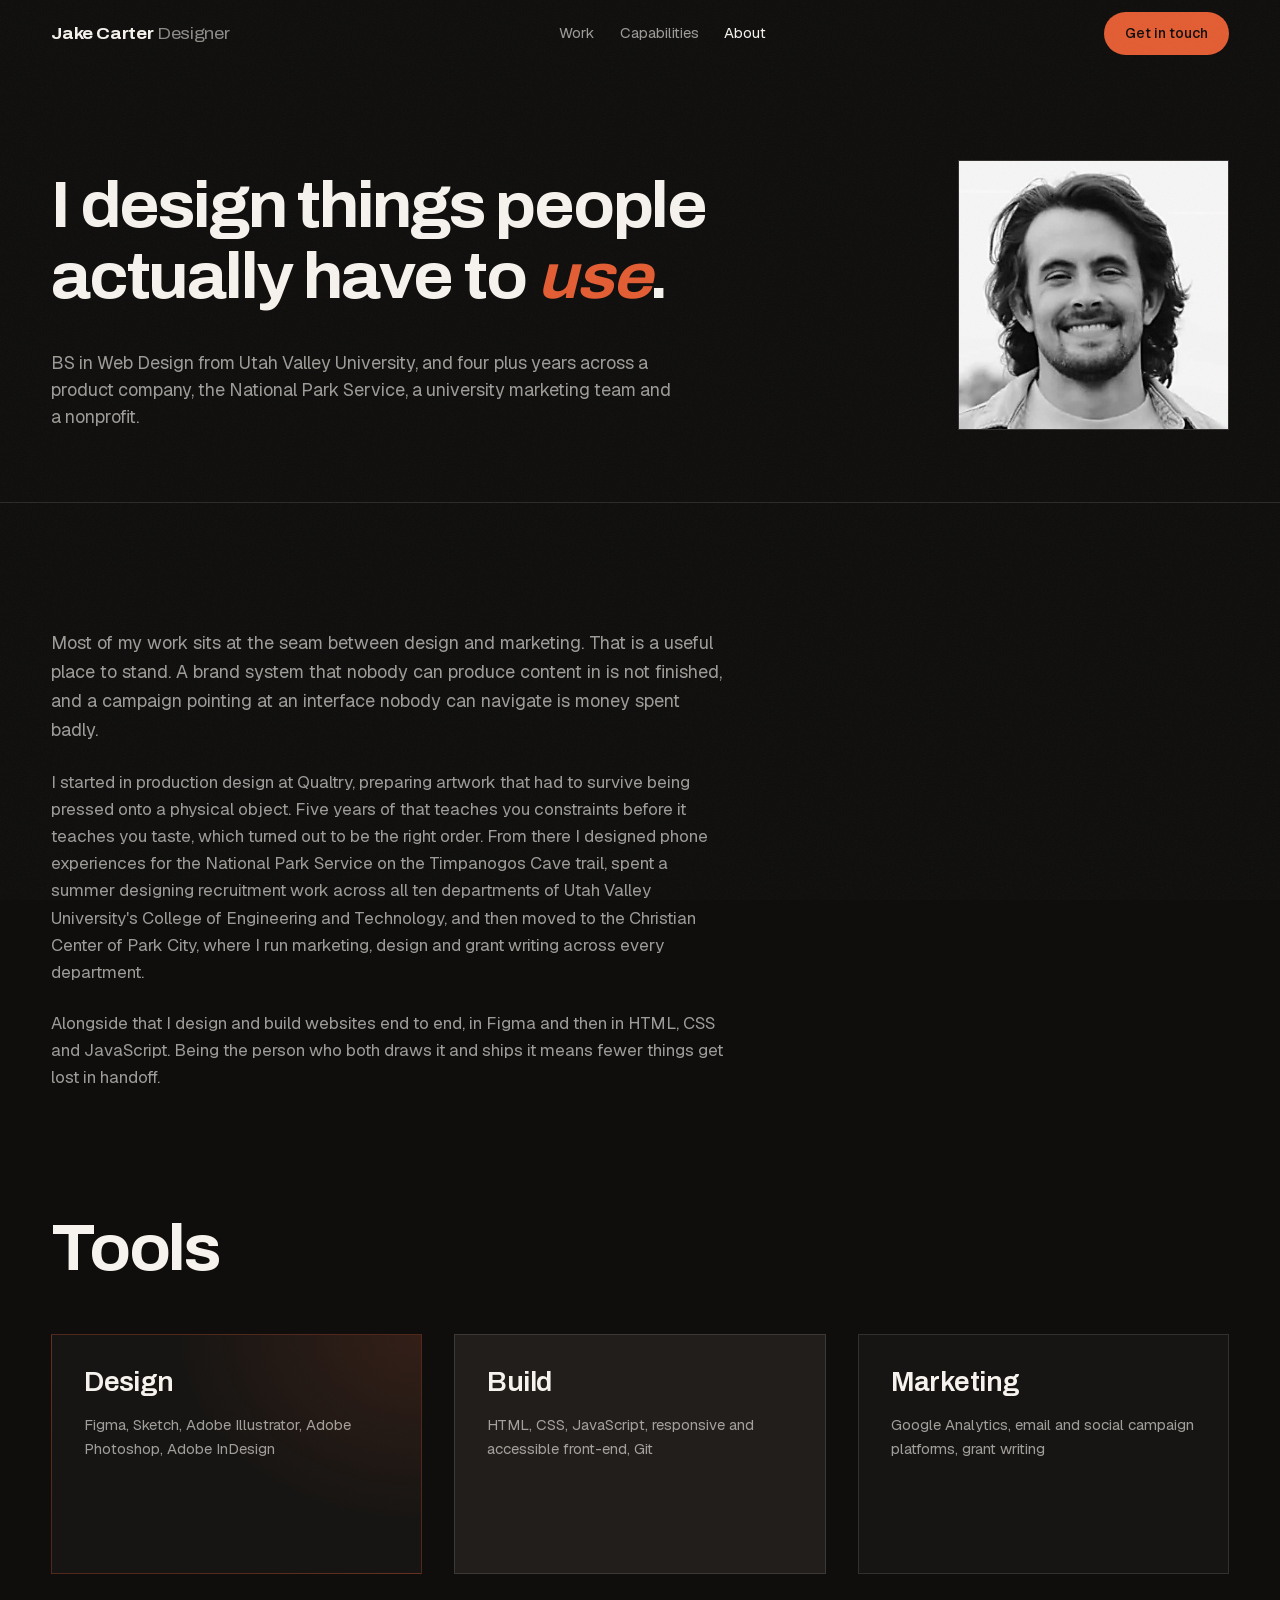
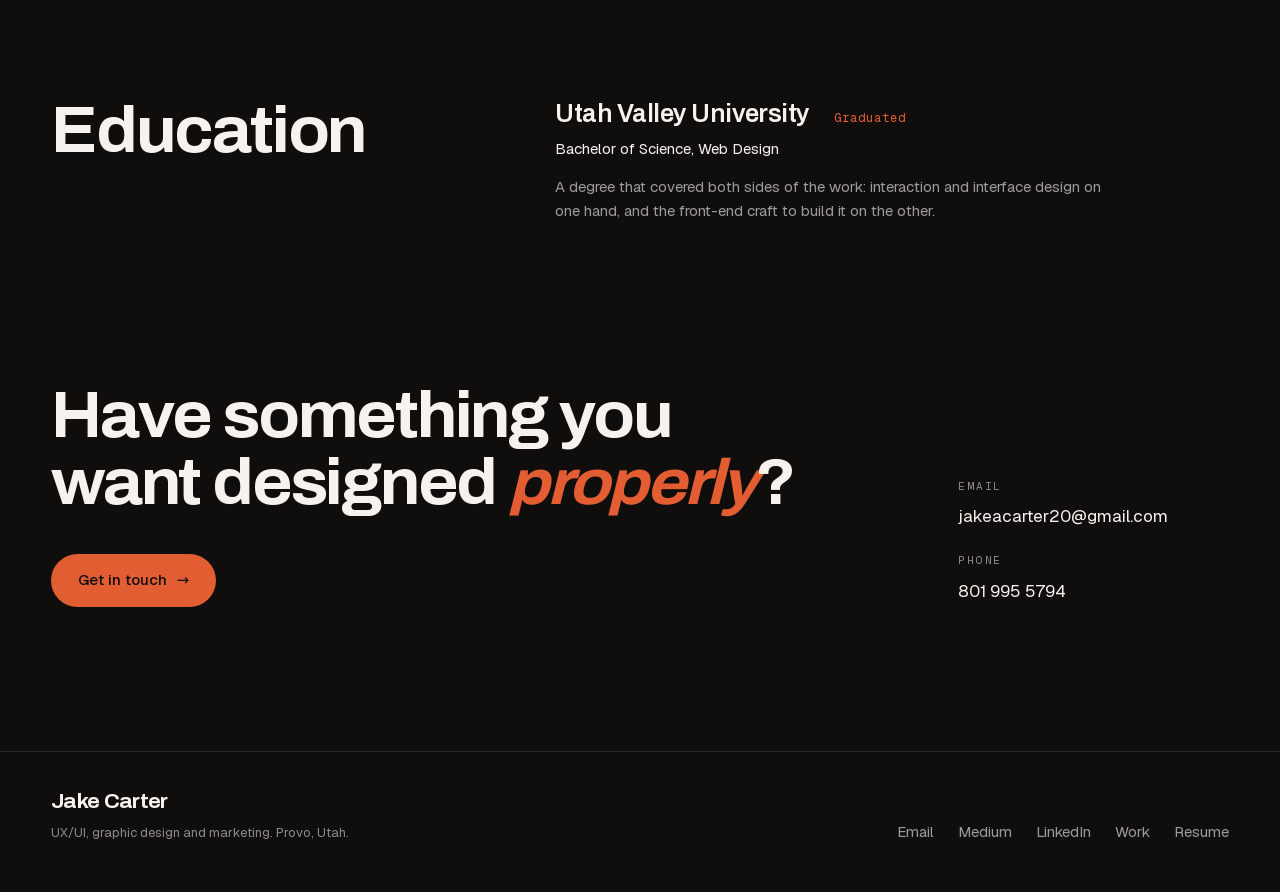
==== about.html @ a9d1401c "Portfolio site: dark editorial redesign Replaces the Wix site at jakescreations.online. Static HTML," ====
<!DOCTYPE html>
<html lang="en">
<head>
<meta charset="UTF-8">
<meta name="viewport" content="width=device-width, initial-scale=1.0">
<title>About - Jake Carter</title>
<meta name="description" content="Jake Carter is a UX/UI and graphic designer in Provo, Utah, with a BS in Web Design and four plus years across product, National Park Service, university and nonprofit work.">
<meta name="theme-color" content="#0f0e0d">
<meta property="og:type" content="profile">
<meta property="og:title" content="About - Jake Carter">
<meta property="og:description" content="UX/UI and graphic designer in Provo, Utah.">
<link rel="icon" href="data:image/svg+xml,<svg xmlns=%22http://www.w3.org/2000/svg%22 viewBox=%220 0 100 100%22><rect width=%22100%22 height=%22100%22 fill=%22%230f0e0d%22/><text x=%2250%22 y=%2270%22 font-family=%22Helvetica,Arial%22 font-weight=%22bold%22 font-size=%2258%22 fill=%22%23e35d33%22 text-anchor=%22middle%22>J</text></svg>">
<link rel="preload" href="assets/fonts/Archivo-latin.woff2" as="font" type="font/woff2" crossorigin>
<link rel="stylesheet" href="css/site.css">
</head>
<body>

<a class="skip-link" href="#main">Skip to main content</a>
<div class="grain" aria-hidden="true"></div>
<div data-nav-sentinel aria-hidden="true" style="position:absolute;top:0;height:1px;width:100%"></div>

<header class="nav" data-stuck="false" data-open="false">
  <div class="nav__inner">
    <a href="index.html" class="nav__brand">Jake Carter <span>Designer</span></a>
    <ul class="nav__links">
      <li><a href="index.html#work">Work</a></li>
      <li><a href="index.html#capabilities">Capabilities</a></li>
      <li><a href="about.html" aria-current="page">About</a></li>
      <li class="nav__links-cta"><a href="index.html#contact" class="btn btn--primary">Get in touch</a></li>
    </ul>
    <a href="index.html#contact" class="btn btn--primary nav__cta">Get in touch</a>
    <button class="nav__toggle" aria-expanded="false" aria-controls="primary-nav">Menu</button>
  </div>
</header>

<main id="main">

  <!-- Intro: portrait-led split, deliberately a different opening
       shape from the homepage hero. -->
  <section class="cs-hero">
    <div class="shell">
      <div class="grid12" style="align-items:end;row-gap:2.5rem">
        <div style="grid-column:1 / 8">
          <h1 class="display d-section">
            <span class="line-mask"><span>I design things people</span></span>
            <span class="line-mask" style="--d:110ms"><span>actually have to <i class="em">use</i>.</span></span>
          </h1>
          <p class="lede reveal" style="--d:340ms;margin-top:1.75rem;max-width:52ch">
            BS in Web Design from Utah Valley University, and four plus years across a
            product company, the National Park Service, a university marketing team
            and a nonprofit.
          </p>
        </div>
        <figure style="grid-column:10 / 13;margin:0" class="reveal">
          <!-- TODO Jake: assets/img/portrait.jpg, 1000x1250 or larger. -->
          <div class="media" style="--ratio:100%">
            <div class="media__slot"><span class="mark">JC</span></div>
            <img src="assets/img/portrait.jpg" alt="Jake Carter" loading="eager">
          </div>
        </figure>
      </div>
    </div>
  </section>

  <!-- Bio: single column of prose, no split header. -->
  <section class="sect" style="border-top:1px solid var(--line)">
    <div class="shell">
      <div class="grid12">
        <div style="grid-column:1 / 8;display:flex;flex-direction:column;gap:1.5rem" class="reveal">
          <p class="body" style="font-size:1.125rem">
            Most of my work sits at the seam between design and marketing. That is a
            useful place to stand. A brand system that nobody can produce content in
            is not finished, and a campaign pointing at an interface nobody can
            navigate is money spent badly.
          </p>
          <p class="body">
            I started in production design at Qualtry, preparing artwork that had to
            survive being pressed onto a physical object. Five years of that teaches
            you constraints before it teaches you taste, which turned out to be the
            right order. From there I designed phone experiences for the National
            Park Service on the Timpanogos Cave trail, spent a summer designing recruitment work
            across all ten departments of Utah Valley University's College of
            Engineering and Technology, and then moved to the
            Christian Center of Park City, where I run marketing, design and grant
            writing across every department.
          </p>
          <p class="body">
            Alongside that I design and build websites end to end, in Figma and then
            in HTML, CSS and JavaScript. Being the person who both draws it and ships
            it means fewer things get lost in handoff.
          </p>
        </div>
      </div>
    </div>
  </section>

  <!-- Tools, grouped into three clusters rather than one long list
       with a rule under every row. -->
  <section class="sect" style="padding-top:0">
    <div class="shell">
      <div class="sect__head reveal">
        <h2 class="display d-section">Tools</h2>
      </div>
      <div class="grid12 bento" data-stagger>
        <article class="cap cap--accent reveal">
          <h3 class="d-sub">Design</h3>
          <p>Figma, Sketch, Adobe Illustrator, Adobe Photoshop, Adobe InDesign</p>
        </article>
        <article class="cap cap--tone reveal">
          <h3 class="d-sub">Build</h3>
          <p>HTML, CSS, JavaScript, responsive and accessible front-end, Git</p>
        </article>
        <article class="cap reveal">
          <h3 class="d-sub">Marketing</h3>
          <p>Google Analytics, email and social campaign platforms, grant writing</p>
        </article>
      </div>
    </div>
  </section>

  <!-- Education: two-column, sticky heading. Same family as the
       homepage experience list, used once each. -->
  <section class="sect" style="padding-top:0">
    <div class="shell">
      <div class="grid12">
        <div class="exp__aside reveal">
          <div><h2 class="display d-section">Education</h2></div>
        </div>
        <div class="exp__list">
          <article class="job reveal" style="padding-top:0">
            <div class="job__top">
              <h3 class="d-sub job__org">Utah Valley University</h3>
              <span class="job__span">Graduated</span>
            </div>
            <p class="job__role">Bachelor of Science, Web Design</p>
            <p class="job__desc">
              A degree that covered both sides of the work: interaction and interface
              design on one hand, and the front-end craft to build it on the other.
            </p>
          </article>
        </div>
      </div>
    </div>
  </section>

  <section class="cta" style="padding-top:0" id="contact">
    <div class="shell">
      <div class="grid12">
        <div class="cta__title reveal">
          <h2 class="display d-section">Have something you want designed <i class="em">properly</i>?</h2>
          <div style="margin-top:2rem">
            <a href="mailto:jakeacarter20@gmail.com" class="btn btn--primary">Get in touch <span class="arrow" aria-hidden="true">&rarr;</span></a>
          </div>
        </div>
        <div class="cta__side reveal" style="--d:120ms">
          <div>
            <p class="label" style="margin-bottom:0.5rem">Email</p>
            <a class="tlink" href="mailto:jakeacarter20@gmail.com">jakeacarter20@gmail.com</a>
          </div>
          <div>
            <p class="label" style="margin-bottom:0.5rem">Phone</p>
            <a class="tlink" href="tel:+18019955794">801 995 5794</a>
          </div>
        </div>
      </div>
    </div>
  </section>

</main>

<footer class="foot">
  <div class="shell">
    <div class="grid12 foot__grid">
      <div class="foot__left">
        <p class="display" style="font-size:1.25rem;font-variation-settings:'wdth' 108">Jake Carter</p>
        <p class="foot__note">UX/UI, graphic design and marketing. Provo, Utah.</p>
      </div>
      <nav class="foot__right" aria-label="Footer">
        <a href="mailto:jakeacarter20@gmail.com">Email</a>
        <a href="https://jakeacarter20.medium.com" target="_blank" rel="noopener">Medium</a>
        <a href="https://www.linkedin.com/in/jake-carter-57657b15a/" target="_blank" rel="noopener">LinkedIn</a>
        <a href="index.html#work">Work</a>
        <a href="assets/files/jake-carter-resume.pdf">Resume</a>
      </nav>
    </div>
  </div>
</footer>

<script src="js/site.js" defer></script>
</body>
</html>
---- css/site.css ----
@import url("../assets/fonts/fonts.css");

/* ============================================================
   TOKENS
   Theme lock: dark only. Accent lock: --accent, page-wide.
   Radius rule: panels/media/inputs = 0. Buttons/pills = 999px.
   ============================================================ */
:root {
  --bg: #0f0e0d;
  --bg-2: #171513;
  --bg-3: #211e1b;
  --line: rgba(246, 242, 237, 0.12);
  --line-strong: rgba(246, 242, 237, 0.22);
  --fg: #f6f2ed;
  --fg-2: rgba(246, 242, 237, 0.62);
  --fg-3: rgba(246, 242, 237, 0.55);
  --accent: #e35d33;
  --accent-soft: rgba(227, 93, 51, 0.14);

  --font-display: "Archivo", "Helvetica Neue", Arial, sans-serif;
  --font-body: "Geist", ui-sans-serif, system-ui, sans-serif;
  --font-mono: "Geist Mono", ui-monospace, "SF Mono", monospace;

  --gutter: clamp(1.25rem, 4vw, 4rem);
  --maxw: 1440px;
  --section-y: clamp(6rem, 14vh, 11rem);
  --ease: cubic-bezier(0.16, 1, 0.3, 1);

  --z-nav: 40;
  --z-overlay: 50;
  --z-grain: 60;
}

*,
*::before,
*::after { box-sizing: border-box; }

html {
  -webkit-text-size-adjust: 100%;
  scroll-behavior: smooth;
}

body {
  margin: 0;
  background: var(--bg);
  color: var(--fg);
  font-family: var(--font-body);
  font-size: clamp(1rem, 0.95rem + 0.2vw, 1.0625rem);
  line-height: 1.6;
  -webkit-font-smoothing: antialiased;
  overflow-x: hidden;
}

img, svg, video { display: block; max-width: 100%; }
a { color: inherit; text-decoration: none; }
button { font: inherit; color: inherit; }

::selection { background: var(--accent); color: var(--bg); }

:focus-visible {
  outline: 2px solid var(--accent);
  outline-offset: 3px;
}

.skip-link {
  position: absolute;
  left: -9999px;
  top: 0;
  z-index: var(--z-overlay);
  background: var(--accent);
  color: var(--bg);
  padding: 0.75rem 1.25rem;
  font-weight: 600;
}
.skip-link:focus { left: 1rem; top: 1rem; }

/* ============================================================
   LAYOUT PRIMITIVES
   ============================================================ */
.shell {
  width: 100%;
  max-width: var(--maxw);
  margin-inline: auto;
  padding-inline: var(--gutter);
}

.grid12 {
  display: grid;
  grid-template-columns: repeat(12, minmax(0, 1fr));
  gap: clamp(1.25rem, 2.5vw, 2.5rem);
}

section { position: relative; }

.rule {
  height: 1px;
  background: var(--line);
  border: 0;
  margin: 0;
}

/* ============================================================
   TYPOGRAPHY
   Display uses Archivo's width axis, not just size, so section
   heads and the hero read as different voices of one family.
   ============================================================ */
.display {
  font-family: var(--font-display);
  font-weight: 700;
  font-variation-settings: "wdth" 112;
  letter-spacing: -0.035em;
  line-height: 0.94;
  text-wrap: balance;
  margin: 0;
}

/* Sized so the two headline lines never wrap inside the copy column.
   Raising this without re-measuring will push the CTAs below the fold. */
.d-hero {
  font-size: clamp(2.25rem, 5.9vw, 5.25rem);
  font-variation-settings: "wdth" 118;
}

.d-section {
  font-size: clamp(2rem, 5vw, 4.25rem);
  font-variation-settings: "wdth" 106;
  line-height: 0.98;
}

.d-sub {
  font-family: var(--font-display);
  font-weight: 600;
  font-variation-settings: "wdth" 100;
  font-size: clamp(1.35rem, 2.2vw, 2rem);
  letter-spacing: -0.02em;
  line-height: 1.1;
  margin: 0;
}

.lede {
  font-size: clamp(1.0625rem, 1.4vw, 1.375rem);
  line-height: 1.5;
  color: var(--fg-2);
  max-width: 46ch;
  margin: 0;
}

.body { color: var(--fg-2); max-width: 62ch; margin: 0; }

.label {
  font-family: var(--font-mono);
  font-size: 0.6875rem;
  letter-spacing: 0.16em;
  text-transform: uppercase;
  color: var(--fg-3);
  margin: 0;
}

.accent { color: var(--accent); }

/* Italic emphasis inside display type: same family, descender safe. */
.em {
  font-style: italic;
  color: var(--accent);
  line-height: 1.1;
  padding-bottom: 0.06em;
  display: inline-block;
}

/* ============================================================
   BUTTONS  (pill radius, locked)
   ============================================================ */
.btn {
  display: inline-flex;
  align-items: center;
  gap: 0.6rem;
  white-space: nowrap;
  border-radius: 999px;
  padding: 0.85rem 1.6rem;
  font-family: var(--font-body);
  font-size: 0.9375rem;
  font-weight: 500;
  border: 1px solid transparent;
  cursor: pointer;
  transition: background 0.35s var(--ease), color 0.35s var(--ease),
    border-color 0.35s var(--ease), transform 0.18s var(--ease);
}

.btn--primary { background: var(--accent); color: var(--bg); }
.btn--primary:hover { background: #f07047; }

.btn--ghost { border-color: var(--line-strong); color: var(--fg); }
.btn--ghost:hover { border-color: var(--fg); background: rgba(246, 242, 237, 0.06); }

.btn:active { transform: scale(0.975); }

.btn .arrow { transition: transform 0.35s var(--ease); }
.btn:hover .arrow { transform: translateX(3px); }

/* Inline text link with an accent underline that draws on hover. */
.tlink {
  position: relative;
  display: inline-block;
  padding-bottom: 2px;
}
.tlink::after {
  content: "";
  position: absolute;
  left: 0;
  bottom: 0;
  width: 100%;
  height: 1px;
  background: var(--accent);
  transform: scaleX(0);
  transform-origin: right;
  transition: transform 0.45s var(--ease);
}
.tlink:hover::after { transform: scaleX(1); transform-origin: left; }

/* ============================================================
   NAV
   ============================================================ */
.nav {
  position: fixed;
  inset: 0 0 auto 0;
  z-index: var(--z-nav);
  height: 68px;
  display: flex;
  align-items: center;
  transition: background 0.4s var(--ease), border-color 0.4s var(--ease);
  border-bottom: 1px solid transparent;
}

.nav[data-stuck="true"] {
  background: rgba(15, 14, 13, 0.82);
  backdrop-filter: blur(14px);
  -webkit-backdrop-filter: blur(14px);
  border-bottom-color: var(--line);
}

.nav__inner {
  width: 100%;
  max-width: var(--maxw);
  margin-inline: auto;
  padding-inline: var(--gutter);
  display: flex;
  align-items: center;
  justify-content: space-between;
  gap: 1.5rem;
}

.nav__brand {
  font-family: var(--font-display);
  font-weight: 700;
  font-variation-settings: "wdth" 108;
  letter-spacing: -0.02em;
  font-size: 1.0625rem;
}
.nav__brand span { color: var(--fg-3); font-weight: 400; }

.nav__links {
  display: flex;
  align-items: center;
  gap: clamp(1rem, 2vw, 2rem);
  list-style: none;
  margin: 0;
  padding: 0;
  font-size: 0.9375rem;
}
.nav__links a { color: var(--fg-2); transition: color 0.3s var(--ease); }
.nav__links a:hover,
.nav__links a[aria-current="page"] { color: var(--fg); }

.nav__cta { margin-left: 0.5rem; padding: 0.6rem 1.25rem; font-size: 0.875rem; }

/* The header CTA is hidden under 860px, so the drawer carries its own
   copy of it. Same label, so it stays one CTA to the reader. */
.nav__links-cta { display: none; }
/* Outranks `.nav__links a`, which would otherwise tint this grey on orange. */
.nav__links-cta a.btn--primary { color: var(--bg); }

.nav__toggle {
  display: none;
  background: none;
  border: 1px solid var(--line-strong);
  border-radius: 999px;
  padding: 0.5rem 1rem;
  font-size: 0.8125rem;
  cursor: pointer;
}

@media (max-width: 860px) {
  .nav__links, .nav__cta { display: none; }
  .nav__toggle { display: inline-flex; }

  .nav[data-open="true"] { background: var(--bg); border-bottom-color: var(--line); }
  .nav[data-open="true"] .nav__links {
    display: flex;
    position: fixed;
    inset: 68px 0 auto 0;
    flex-direction: column;
    align-items: flex-start;
    gap: 0;
    background: var(--bg);
    border-bottom: 1px solid var(--line);
    padding: 0.5rem var(--gutter) 1.75rem;
  }
  .nav[data-open="true"] .nav__links li { width: 100%; }
  .nav[data-open="true"] .nav__links a {
    display: block;
    width: 100%;
    padding: 1rem 0;
    font-family: var(--font-display);
    font-size: 1.5rem;
    font-variation-settings: "wdth" 104;
    font-weight: 600;
    letter-spacing: -0.02em;
    color: var(--fg);
    border-top: 1px solid var(--line);
  }

  .nav[data-open="true"] .nav__links-cta { display: block; margin-top: 1.5rem; }
  .nav[data-open="true"] .nav__links-cta a {
    display: inline-flex;
    width: auto;
    border-top: 0;
    color: var(--bg);
    font-family: var(--font-body);
    font-size: 0.9375rem;
    font-weight: 500;
    font-variation-settings: normal;
    letter-spacing: normal;
    padding: 0.85rem 1.6rem;
  }
}

/* ============================================================
   HERO  - asymmetric split, fits one viewport
   ============================================================ */
.hero {
  min-height: 100dvh;
  display: flex;
  align-items: center;
  padding-top: 6rem;
  padding-bottom: clamp(2rem, 5vh, 4rem);
  overflow: hidden;
}

.hero__grid { width: 100%; align-items: end; }

.hero__copy { grid-column: 1 / 10; }
.hero__figure { grid-column: 10 / 13; align-self: end; }

.hero__title { margin-bottom: clamp(1.25rem, 3vh, 2rem); }

.hero__lede { margin-bottom: clamp(1.5rem, 3.5vh, 2.25rem); }

.hero__actions { display: flex; flex-wrap: wrap; gap: 0.75rem; }

@media (max-width: 1024px) {
  .hero__copy { grid-column: 1 / 13; }
  .hero__figure { grid-column: 1 / 13; margin-top: 2.5rem; max-width: 340px; }
}

/* ============================================================
   MEDIA  - real images when present, designed empty state when not
   ============================================================ */
.media {
  position: relative;
  width: 100%;
  overflow: hidden;
  background: var(--bg-2);
  border: 1px solid var(--line);
}
.media::before {
  content: "";
  display: block;
  padding-top: var(--ratio, 125%);
}
.media > img {
  position: absolute;
  inset: 0;
  width: 100%;
  height: 100%;
  object-fit: cover;
  transition: transform 0.9s var(--ease);
}

.media__slot {
  position: absolute;
  inset: 0;
  display: grid;
  place-content: center;
  gap: 0.5rem;
  text-align: center;
  padding: 1.5rem;
  background:
    radial-gradient(120% 90% at 20% 0%, var(--accent-soft), transparent 62%),
    var(--bg-2);
}
.media__slot .mark {
  font-family: var(--font-display);
  font-weight: 700;
  font-variation-settings: "wdth" 118;
  font-size: clamp(2.5rem, 6vw, 4.5rem);
  line-height: 1;
  letter-spacing: -0.04em;
  color: rgba(246, 242, 237, 0.14);
}
/* When a real image loads, the slot behind it is simply covered. */

/* ============================================================
   META STRIP
   ============================================================ */
.meta {
  border-top: 1px solid var(--line);
  border-bottom: 1px solid var(--line);
  padding-block: clamp(2rem, 5vh, 3.25rem);
}
.meta__grid { row-gap: 2rem; }
.meta__item { grid-column: span 4; }
.meta__item dt { margin-bottom: 0.6rem; }
.meta__item dd { margin: 0; font-size: 1.0625rem; }
.meta__item dd + dd { margin-top: 0.25rem; color: var(--fg-2); }

@media (max-width: 720px) {
  .meta__item { grid-column: span 12; }
}

/* ============================================================
   SECTION HEADS
   ============================================================ */
.sect { padding-block: var(--section-y); }
.sect__head { margin-bottom: clamp(2.5rem, 6vh, 4.5rem); }
.sect__head .body { margin-top: 1.25rem; }

/* ============================================================
   WORK GRID - asymmetric spans, varied ratios. Not a zigzag.
   ============================================================ */
.work { row-gap: clamp(3rem, 7vh, 6rem); }

/* Column spans are set per card so the grid stays asymmetric and each
   image gets a ratio close to its own aspect, rather than being cropped
   to fit a uniform card. */
.project { grid-column: span 6; display: block; }
.project--s5 { grid-column: span 5; }
.project--s6 { grid-column: span 6; }
.project--s7 { grid-column: span 7; }
.project--s12 { grid-column: span 12; }

.project:hover .media > img { transform: scale(1.045); }

.project__meta {
  display: flex;
  align-items: baseline;
  justify-content: space-between;
  gap: 1rem;
  margin-top: 1.25rem;
  padding-bottom: 0.9rem;
  border-bottom: 1px solid var(--line);
  transition: border-color 0.45s var(--ease);
}
.project:hover .project__meta { border-bottom-color: var(--accent); }

.project__title { font-size: clamp(1.25rem, 2vw, 1.75rem); }
.project__year { font-family: var(--font-mono); font-size: 0.75rem; color: var(--fg-3); }
.project__desc { margin-top: 0.9rem; color: var(--fg-2); font-size: 0.9375rem; max-width: 48ch; }

.project__tags { display: flex; flex-wrap: wrap; gap: 0.4rem; margin-top: 1rem; }
.tag {
  border: 1px solid var(--line);
  border-radius: 999px;
  padding: 0.3rem 0.75rem;
  font-family: var(--font-mono);
  font-size: 0.6875rem;
  letter-spacing: 0.08em;
  text-transform: uppercase;
  color: var(--fg-3);
}

@media (max-width: 900px) {
  .project,
  .project--s5,
  .project--s6,
  .project--s7,
  .project--s12 { grid-column: span 12; margin-top: 0 !important; }
}

/* ============================================================
   CAPABILITIES BENTO - exact cell count, mixed backgrounds
   ============================================================ */
.bento { row-gap: clamp(1.25rem, 2.5vw, 2.5rem); }

.cap {
  grid-column: span 4;
  border: 1px solid var(--line);
  background: var(--bg-2);
  padding: clamp(1.5rem, 2.5vw, 2.25rem);
  display: flex;
  flex-direction: column;
  gap: 0.9rem;
  min-height: 15rem;
  transition: border-color 0.45s var(--ease), background 0.45s var(--ease);
}
.cap:hover { border-color: var(--line-strong); }
.cap p { margin: 0; color: var(--fg-2); font-size: 0.9375rem; }
.cap h3 { margin: 0; }

.cap--wide { grid-column: span 8; }
.cap--5 { grid-column: span 5; }
.cap--3 { grid-column: span 3; }
.cap--accent {
  background:
    radial-gradient(110% 130% at 100% 0%, var(--accent-soft), transparent 60%),
    var(--bg-2);
  border-color: rgba(227, 93, 51, 0.28);
}
.cap--tone { background: var(--bg-3); }

@media (max-width: 900px) {
  .cap, .cap--wide, .cap--5, .cap--3 { grid-column: span 12; min-height: 0; }
}

/* ============================================================
   EXPERIENCE - sticky heading column, sparse dividers
   ============================================================ */
.exp__aside { grid-column: span 4; }
.exp__list { grid-column: 6 / 13; }

@media (min-width: 901px) {
  .exp__aside > div { position: sticky; top: 7rem; }
}

.job { padding-block: clamp(1.75rem, 4vh, 2.75rem); }
.job + .job { border-top: 1px solid var(--line); }
.job__top { display: flex; flex-wrap: wrap; align-items: baseline; gap: 0.75rem 1.5rem; }
.job__org { font-size: clamp(1.25rem, 2vw, 1.625rem); }
.job__span { font-family: var(--font-mono); font-size: 0.75rem; color: var(--accent); letter-spacing: 0.08em; }
.job__role { margin: 0.5rem 0 0; color: var(--fg); font-size: 0.9375rem; }
.job__desc { margin: 0.9rem 0 0; color: var(--fg-2); font-size: 0.9375rem; max-width: 56ch; }

@media (max-width: 900px) {
  .exp__aside, .exp__list { grid-column: span 12; }
  .exp__aside { margin-bottom: 2rem; }
}

/* ============================================================
   QUOTE
   ============================================================ */
.quote {
  border-top: 1px solid var(--line);
  border-bottom: 1px solid var(--line);
  padding-block: clamp(4rem, 10vh, 7rem);
}
.quote blockquote {
  margin: 0;
  grid-column: 1 / 10;
  font-family: var(--font-display);
  font-weight: 600;
  font-variation-settings: "wdth" 102;
  font-size: clamp(1.5rem, 3.4vw, 2.75rem);
  line-height: 1.15;
  letter-spacing: -0.025em;
  text-wrap: balance;
}
.quote figcaption { grid-column: 1 / 10; margin-top: 2rem; color: var(--fg-2); font-size: 0.9375rem; }
.quote figcaption b { color: var(--fg); font-weight: 500; }

@media (max-width: 900px) {
  .quote blockquote, .quote figcaption { grid-column: span 12; }
}

/* ============================================================
   CONTACT / CTA
   ============================================================ */
.cta { padding-block: clamp(6rem, 16vh, 12rem); }
.cta__title { grid-column: 1 / 10; }
.cta__side { grid-column: 10 / 13; display: flex; flex-direction: column; gap: 1.25rem; justify-content: flex-end; }
.cta__side a { font-size: 1.0625rem; }

@media (max-width: 900px) {
  .cta__title, .cta__side { grid-column: span 12; }
  .cta__side { margin-top: 2.5rem; }
}

/* ============================================================
   FOOTER
   ============================================================ */
.foot {
  border-top: 1px solid var(--line);
  padding-block: 2.5rem 3rem;
}
.foot__grid { align-items: end; row-gap: 2rem; }
.foot__left { grid-column: span 6; }
.foot__right { grid-column: span 6; display: flex; gap: 1.5rem; justify-content: flex-end; flex-wrap: wrap; }
.foot__right a { color: var(--fg-2); font-size: 0.9375rem; transition: color 0.3s var(--ease); }
.foot__right a:hover { color: var(--fg); }
.foot__note { color: var(--fg-3); font-size: 0.8125rem; margin: 0.75rem 0 0; }

@media (max-width: 720px) {
  .foot__left, .foot__right { grid-column: span 12; }
  .foot__right { justify-content: flex-start; }
}

/* ============================================================
   CASE STUDY PAGE
   ============================================================ */
.cs-hero { padding-top: 10rem; padding-bottom: clamp(3rem, 8vh, 5rem); }
.cs-hero__title { grid-column: 1 / 11; }
.cs-hero__lede { grid-column: 1 / 8; margin-top: 1.75rem; }

.cs-facts { border-top: 1px solid var(--line); padding-block: 2rem; }
.cs-facts__item { grid-column: span 3; }
.cs-facts__item dt { margin-bottom: 0.5rem; }
.cs-facts__item dd { margin: 0; font-size: 0.9375rem; }

.cs-block { padding-block: clamp(3rem, 7vh, 5.5rem); }
.cs-block__head { grid-column: 1 / 5; }
.cs-block__body { grid-column: 6 / 12; display: flex; flex-direction: column; gap: 1.25rem; }
.cs-block__body p { margin: 0; color: var(--fg-2); }

.cs-figure { grid-column: span 12; }
.cs-figure--half { grid-column: span 6; }
/* For tall, low-resolution screen grabs. Keeps the rendered width at or
   below the source width so a phone screen is never upscaled. */
.cs-figure--narrow { grid-column: span 3; }
.cs-caption { margin: 0.9rem 0 0; font-size: 0.875rem; color: var(--fg-3); }

.cs-next { border-top: 1px solid var(--line); padding-block: clamp(3rem, 8vh, 5rem); }

@media (max-width: 900px) {
  .cs-hero__title, .cs-hero__lede,
  .cs-block__head, .cs-block__body,
  .cs-figure--half { grid-column: span 12; }
  .cs-figure--narrow { grid-column: span 6; }
  .cs-facts__item { grid-column: span 6; }
}

/* ============================================================
   GRAIN - fixed overlay only, never on a scrolling container
   ============================================================ */
.grain {
  position: fixed;
  inset: 0;
  z-index: var(--z-grain);
  pointer-events: none;
  opacity: 0.035;
  background-image: url("data:image/svg+xml,%3Csvg xmlns='http://www.w3.org/2000/svg' width='160' height='160'%3E%3Cfilter id='n'%3E%3CfeTurbulence type='fractalNoise' baseFrequency='0.8' numOctaves='3'/%3E%3C/filter%3E%3Crect width='160' height='160' filter='url(%23n)'/%3E%3C/svg%3E");
}

/* ============================================================
   MOTION
   ============================================================ */
@media (prefers-reduced-motion: no-preference) {
  .reveal {
    opacity: 0;
    transform: translateY(26px);
    transition: opacity 0.85s var(--ease), transform 0.85s var(--ease);
    transition-delay: var(--d, 0ms);
  }
  .reveal.is-in { opacity: 1; transform: none; }

  .line-mask { display: block; overflow: hidden; padding-bottom: 0.08em; }
  .line-mask > span {
    display: block;
    transform: translateY(105%);
    transition: transform 1.05s var(--ease);
    transition-delay: var(--d, 0ms);
  }
  .is-loaded .line-mask > span { transform: none; }
}

@media (prefers-reduced-motion: reduce) {
  html { scroll-behavior: auto; }
  * { animation: none !important; transition: none !important; }
}
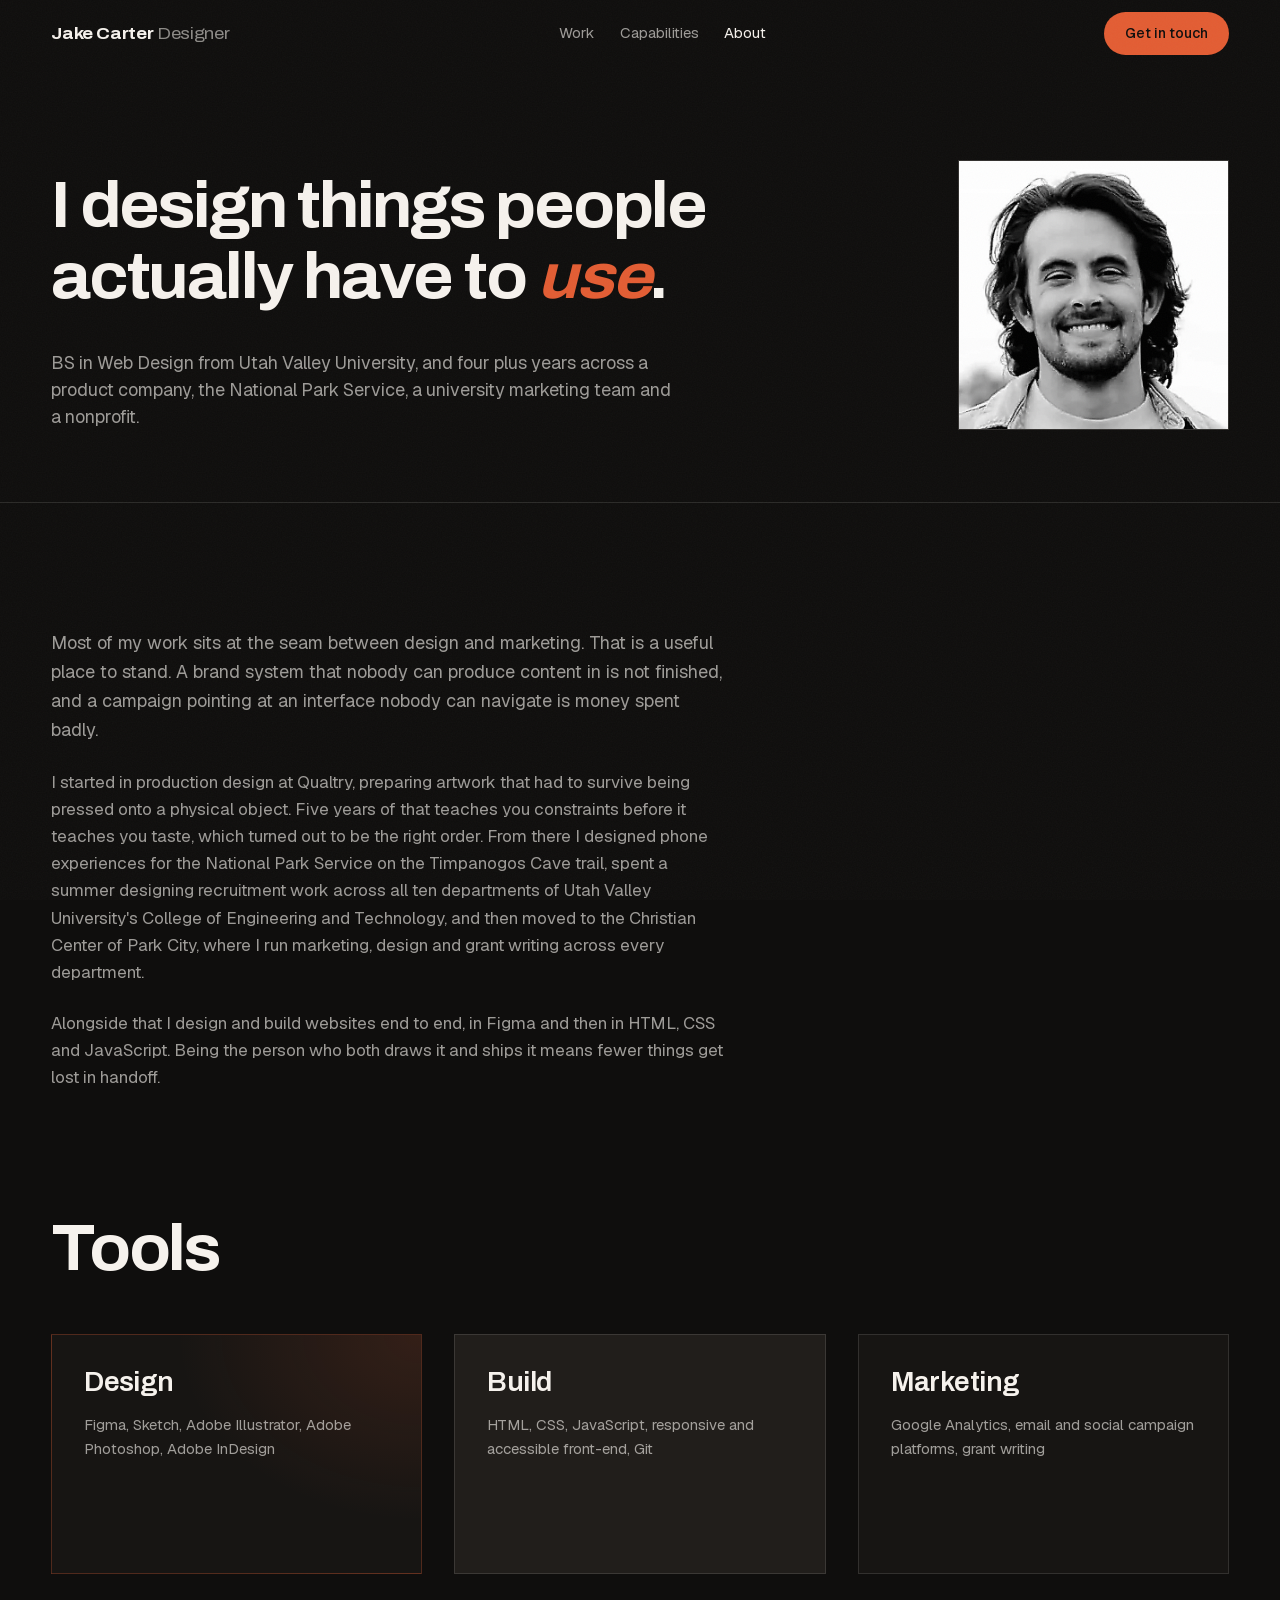
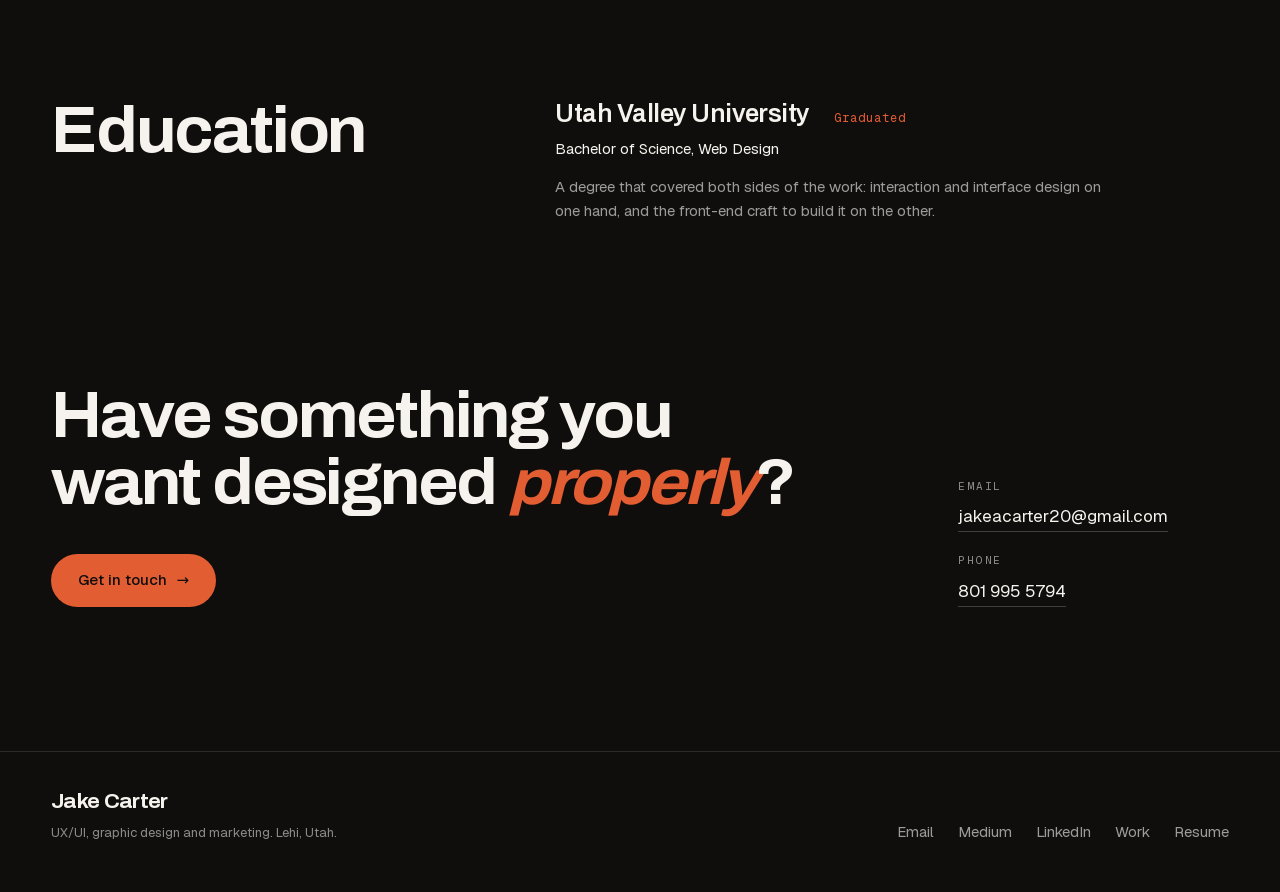
==== commit 7411ebc6: "Correct location to Lehi, Utah The site was also contradicting itself: index and about said Provo wh" ====
--- a/about.html
+++ b/about.html
@@ -4,11 +4,15 @@
 <meta charset="UTF-8">
 <meta name="viewport" content="width=device-width, initial-scale=1.0">
 <title>About - Jake Carter</title>
-<meta name="description" content="Jake Carter is a UX/UI and graphic designer in Provo, Utah, with a BS in Web Design and four plus years across product, National Park Service, university and nonprofit work.">
+<meta name="description" content="Jake Carter is a UX/UI and graphic designer in Lehi, Utah, with a BS in Web Design and four plus years across product, National Park Service, university and nonprofit work.">
 <meta name="theme-color" content="#0f0e0d">
+<link rel="canonical" href="https://jakeacarter20.github.io/jake-carter-portfolio/about.html">
+<meta property="og:url" content="https://jakeacarter20.github.io/jake-carter-portfolio/about.html">
 <meta property="og:type" content="profile">
 <meta property="og:title" content="About - Jake Carter">
-<meta property="og:description" content="UX/UI and graphic designer in Provo, Utah.">
+<meta property="og:description" content="UX/UI and graphic designer in Lehi, Utah.">
+<meta property="og:image" content="https://jakeacarter20.github.io/jake-carter-portfolio/assets/img/og-card.jpg">
+<meta name="twitter:card" content="summary_large_image">
 <link rel="icon" href="data:image/svg+xml,<svg xmlns=%22http://www.w3.org/2000/svg%22 viewBox=%220 0 100 100%22><rect width=%22100%22 height=%22100%22 fill=%22%230f0e0d%22/><text x=%2250%22 y=%2270%22 font-family=%22Helvetica,Arial%22 font-weight=%22bold%22 font-size=%2258%22 fill=%22%23e35d33%22 text-anchor=%22middle%22>J</text></svg>">
 <link rel="preload" href="assets/fonts/Archivo-latin.woff2" as="font" type="font/woff2" crossorigin>
 <link rel="stylesheet" href="css/site.css">
@@ -173,7 +177,7 @@
     <div class="grid12 foot__grid">
       <div class="foot__left">
         <p class="display" style="font-size:1.25rem;font-variation-settings:'wdth' 108">Jake Carter</p>
-        <p class="foot__note">UX/UI, graphic design and marketing. Provo, Utah.</p>
+        <p class="foot__note">UX/UI, graphic design and marketing. Lehi, Utah.</p>
       </div>
       <nav class="foot__right" aria-label="Footer">
         <a href="mailto:jakeacarter20@gmail.com">Email</a>
--- a/css/site.css
+++ b/css/site.css
@@ -197,11 +197,23 @@
 .btn .arrow { transition: transform 0.35s var(--ease); }
 .btn:hover .arrow { transform: translateX(3px); }
 
-/* Inline text link with an accent underline that draws on hover. */
+/* Inline text link. Colour plus a resting underline carry the affordance, so
+   the link is identifiable without hovering; the accent line then draws over
+   the resting rule on hover. Weight stays at body regular by choice. */
 .tlink {
   position: relative;
   display: inline-block;
   padding-bottom: 2px;
+  color: var(--fg);
+}
+.tlink::before {
+  content: "";
+  position: absolute;
+  left: 0;
+  bottom: 0;
+  width: 100%;
+  height: 1px;
+  background: var(--line-strong);
 }
 .tlink::after {
   content: "";
@@ -435,38 +447,134 @@
 .sect__head .body { margin-top: 1.25rem; }
 
 /* ============================================================
-   WORK GRID - asymmetric spans, varied ratios. Not a zigzag.
-   ============================================================ */
-.work { row-gap: clamp(3rem, 7vh, 6rem); }
-
-/* Column spans are set per card so the grid stays asymmetric and each
-   image gets a ratio close to its own aspect, rather than being cropped
-   to fit a uniform card. */
-.project { grid-column: span 6; display: block; }
-.project--s5 { grid-column: span 5; }
-.project--s6 { grid-column: span 6; }
-.project--s7 { grid-column: span 7; }
-.project--s12 { grid-column: span 12; }
-
-.project:hover .media > img { transform: scale(1.045); }
-
-.project__meta {
+   SELECTED WORK  - every project on the page, with a floating
+   jump strip so a reader can skip straight to one
+   ============================================================ */
+.work-head__title { margin: 0 0 clamp(1rem, 2.5vh, 1.5rem); }
+
+/* Sticks under the fixed 68px header. Sits below --z-nav so the header
+   drawer still covers it when the mobile menu is open. */
+.wnav-bar {
+  position: sticky;
+  top: 68px;
+  z-index: 30;
+  background: rgba(15, 14, 13, 0.86);
+  backdrop-filter: blur(14px);
+  -webkit-backdrop-filter: blur(14px);
+  border-block: 1px solid var(--line);
+  padding-block: 0.85rem;
+  margin-bottom: clamp(2.5rem, 6vh, 4.5rem);
+}
+
+.wnav {
   display: flex;
-  align-items: baseline;
-  justify-content: space-between;
-  gap: 1rem;
-  margin-top: 1.25rem;
-  padding-bottom: 0.9rem;
-  border-bottom: 1px solid var(--line);
-  transition: border-color 0.45s var(--ease);
-}
-.project:hover .project__meta { border-bottom-color: var(--accent); }
-
-.project__title { font-size: clamp(1.25rem, 2vw, 1.75rem); }
-.project__year { font-family: var(--font-mono); font-size: 0.75rem; color: var(--fg-3); }
-.project__desc { margin-top: 0.9rem; color: var(--fg-2); font-size: 0.9375rem; max-width: 48ch; }
-
-.project__tags { display: flex; flex-wrap: wrap; gap: 0.4rem; margin-top: 1rem; }
+  gap: clamp(0.75rem, 2vw, 1.75rem);
+  overflow-x: auto;
+  scrollbar-width: none;
+  /* The strip scrolls once the links outrun the row. Fade the trailing
+     edge so there is a visible cue that more sits past it. */
+  -webkit-mask-image: linear-gradient(to right, #000 90%, transparent 100%);
+  mask-image: linear-gradient(to right, #000 90%, transparent 100%);
+}
+.wnav::-webkit-scrollbar { display: none; }
+
+.wnav__link {
+  flex: none;
+  position: relative;
+  padding: 0.25rem 0;
+  font-size: 0.9375rem;
+  color: var(--fg-3);
+  white-space: nowrap;
+  transition: color 0.3s var(--ease);
+}
+.wnav__link::after {
+  content: "";
+  position: absolute;
+  left: 0;
+  bottom: -0.3rem;
+  width: 100%;
+  height: 1px;
+  background: var(--accent);
+  transform: scaleX(0);
+  transform-origin: left;
+  transition: transform 0.35s var(--ease);
+}
+.wnav__link:hover { color: var(--fg); }
+.wnav__link[aria-current="true"] { color: var(--fg); }
+.wnav__link[aria-current="true"]::after { transform: scaleX(1); }
+
+.wstack { display: flex; flex-direction: column; gap: clamp(4rem, 11vh, 8rem); }
+
+.wpanel {
+  display: grid;
+  grid-template-columns: 1fr 1fr;
+  gap: clamp(1.5rem, 4vw, 3.5rem);
+  align-items: center;
+  /* Clears the fixed header plus the sticky strip when jumped to. */
+  scroll-margin-top: 140px;
+}
+
+.wpanel__media {
+  background: var(--bg-2);
+  aspect-ratio: 4 / 3;
+  overflow: hidden;
+}
+.wpanel__media img {
+  width: 100%;
+  height: 100%;
+  object-fit: cover;
+  transition: transform 0.9s var(--ease);
+}
+.wpanel:hover .wpanel__media img { transform: scale(1.03); }
+
+.wpanel__body { display: flex; flex-direction: column; align-items: flex-start; gap: 1.1rem; }
+
+.wpanel__meta {
+  font-family: var(--font-mono);
+  font-size: 0.6875rem;
+  letter-spacing: 0.14em;
+  text-transform: uppercase;
+  color: var(--fg-3);
+  margin: 0;
+}
+
+.wpanel__title {
+  font-size: clamp(1.9rem, 3.6vw, 3rem);
+  font-variation-settings: "wdth" 104;
+  margin: 0;
+}
+
+.wpanel__desc { color: var(--fg-2); margin: 0; max-width: 46ch; }
+
+.wpanel__points {
+  list-style: none;
+  margin: 0;
+  padding: 0;
+  display: flex;
+  flex-direction: column;
+  gap: 0.6rem;
+  max-width: 46ch;
+}
+.wpanel__points li {
+  position: relative;
+  padding-left: 1.1rem;
+  color: var(--fg-2);
+  font-size: 0.9375rem;
+  line-height: 1.5;
+}
+.wpanel__points li::before {
+  content: "";
+  position: absolute;
+  left: 0;
+  top: 0.6em;
+  width: 5px;
+  height: 1px;
+  background: var(--accent);
+}
+
+.wpanel__cta { margin-top: 0.35rem; }
+
+.project__tags { display: flex; flex-wrap: wrap; gap: 0.4rem; }
 .tag {
   border: 1px solid var(--line);
   border-radius: 999px;
@@ -478,12 +586,9 @@
   color: var(--fg-3);
 }
 
-@media (max-width: 900px) {
-  .project,
-  .project--s5,
-  .project--s6,
-  .project--s7,
-  .project--s12 { grid-column: span 12; margin-top: 0 !important; }
+@media (max-width: 860px) {
+  .wpanel { grid-template-columns: 1fr; scroll-margin-top: 128px; }
+  .wpanel__media { aspect-ratio: 16 / 10; }
 }
 
 /* ============================================================
@@ -619,21 +724,62 @@
 .cs-block__body { grid-column: 6 / 12; display: flex; flex-direction: column; gap: 1.25rem; }
 .cs-block__body p { margin: 0; color: var(--fg-2); }
 
-.cs-figure { grid-column: span 12; }
-.cs-figure--half { grid-column: span 6; }
-/* For tall, low-resolution screen grabs. Keeps the rendered width at or
-   below the source width so a phone screen is never upscaled. */
-.cs-figure--narrow { grid-column: span 3; }
+/* Case-study figures. Each cell takes its aspect ratio from its own image, so
+   the image fills the cell edge to edge: no letterbox, no crop, and it renders
+   as large as its column allows. Consistency comes from the column widths,
+   which are fixed per cell type, not from forcing every image into one shape.
+   --iw caps a cell at the source width so a small screengrab is never upscaled. */
+.cs-grid {
+  display: grid;
+  grid-template-columns: repeat(12, minmax(0, 1fr));
+  gap: clamp(1.25rem, 2.5vw, 2.25rem);
+  align-items: start;
+}
+
+/* --cs carries an explicit start column so a row that does not fill all
+   twelve is centred rather than left aligned. It has to sit inside the
+   shorthand: `grid-column: span 6` sets the START, so overriding
+   grid-column-start separately would wipe the span and collapse the cell. */
+.cs-cell {
+  grid-column: var(--cs, auto) / span 6;
+  margin: 0;
+  max-width: var(--iw, none);
+}
+.cs-cell--wide { grid-column: var(--cs, auto) / span 12; }
+.cs-cell--half { grid-column: var(--cs, auto) / span 6; }
+.cs-cell--tall { grid-column: var(--cs, auto) / span 4; }
+.cs-cell--quarter { grid-column: var(--cs, auto) / span 3; }
+
+.cs-cell .media {
+  background: var(--bg-2);
+  aspect-ratio: var(--ar, 3 / 2);
+  overflow: hidden;
+}
+.cs-cell .media > img {
+  width: 100%;
+  height: 100%;
+  /* Each cell matches its image's real aspect, so cover crops nothing. */
+  object-fit: cover;
+  transform: none;
+}
+
 .cs-caption { margin: 0.9rem 0 0; font-size: 0.875rem; color: var(--fg-3); }
 
 .cs-next { border-top: 1px solid var(--line); padding-block: clamp(3rem, 8vh, 5rem); }
 
 @media (max-width: 900px) {
   .cs-hero__title, .cs-hero__lede,
-  .cs-block__head, .cs-block__body,
-  .cs-figure--half { grid-column: span 12; }
-  .cs-figure--narrow { grid-column: span 6; }
+  .cs-block__head, .cs-block__body { grid-column: span 12; }
   .cs-facts__item { grid-column: span 6; }
+  /* Halve the columns rather than going full width, so a phone screenshot
+     does not blow up to the size of a journey map on a narrow screen. */
+  .cs-cell--wide { grid-column: span 12; }
+  .cs-cell--half { grid-column: span 12; }
+  .cs-cell--tall { grid-column: span 6; }
+  .cs-cell--quarter { grid-column: span 6; }
+  /* The width cap is a desktop guard; on a phone the column is already
+     narrower than any source image. */
+  .cs-cell { max-width: none; }
 }
 
 /* ============================================================
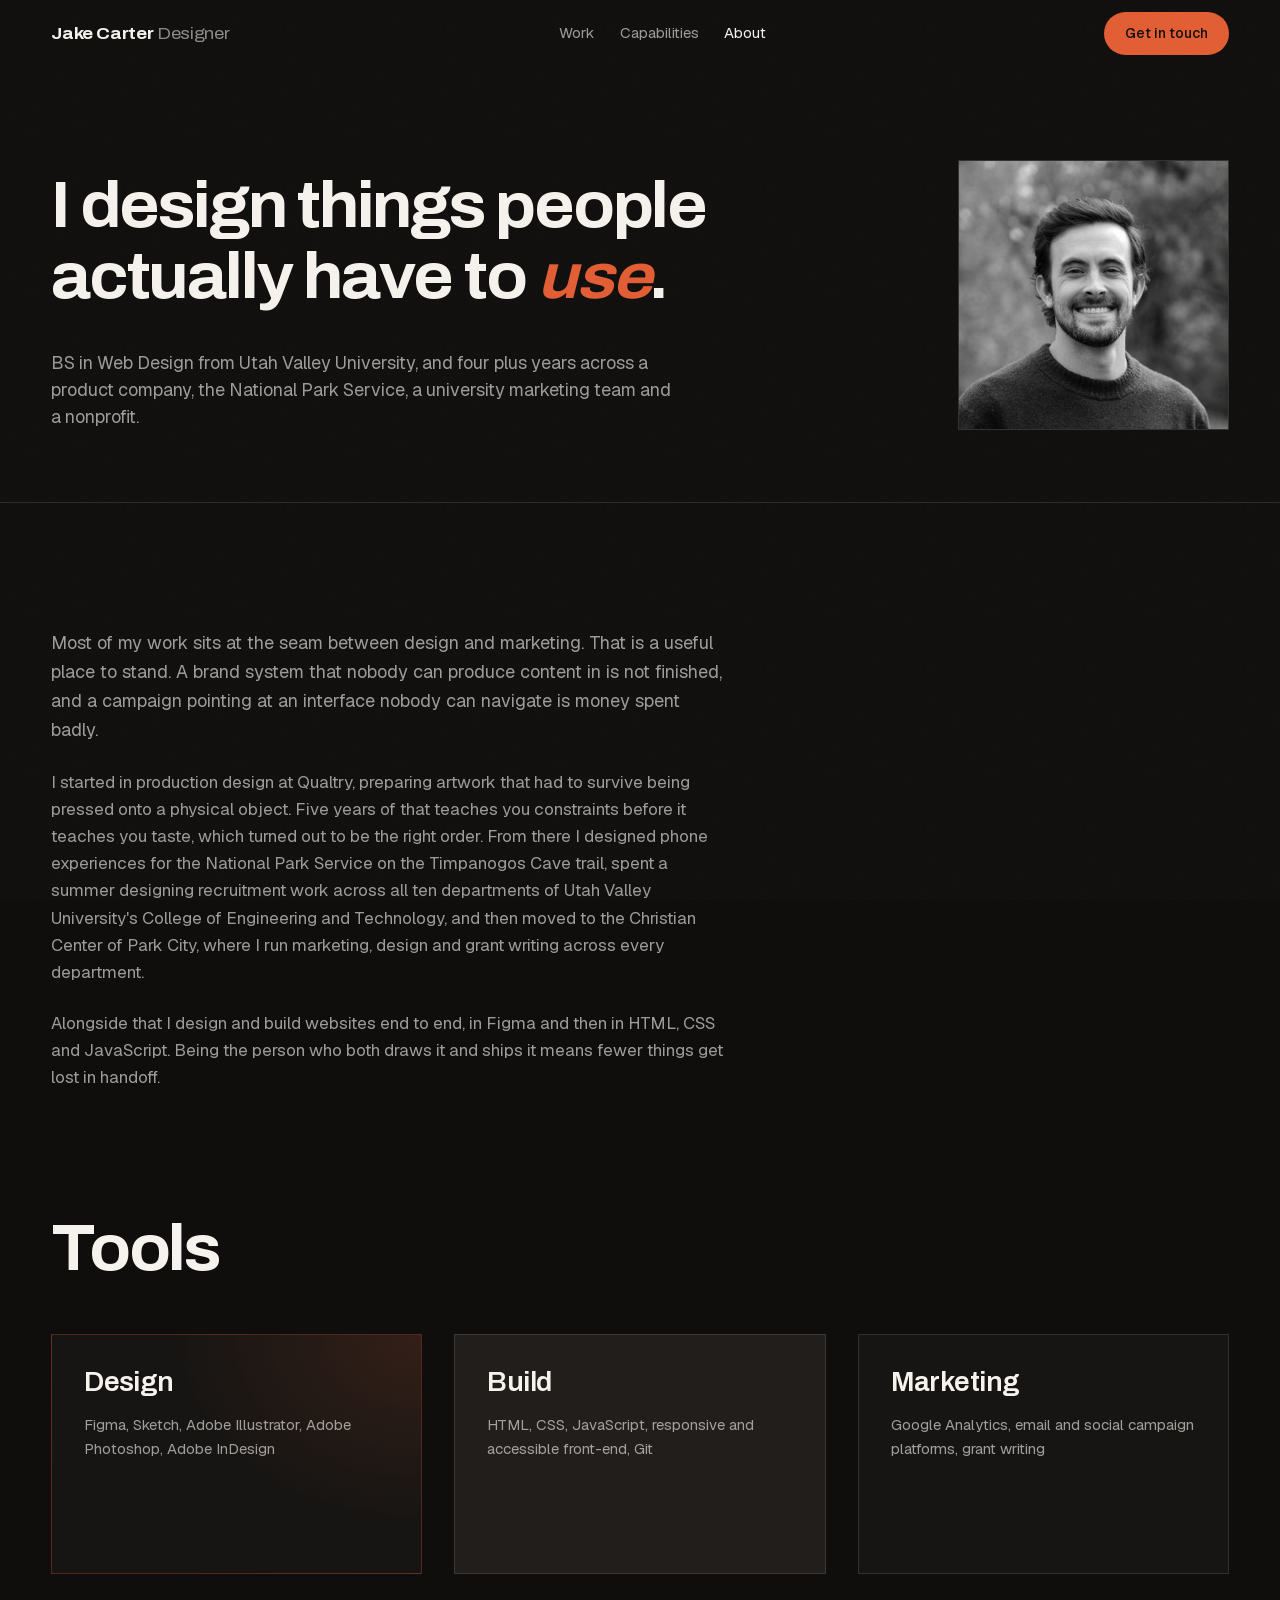
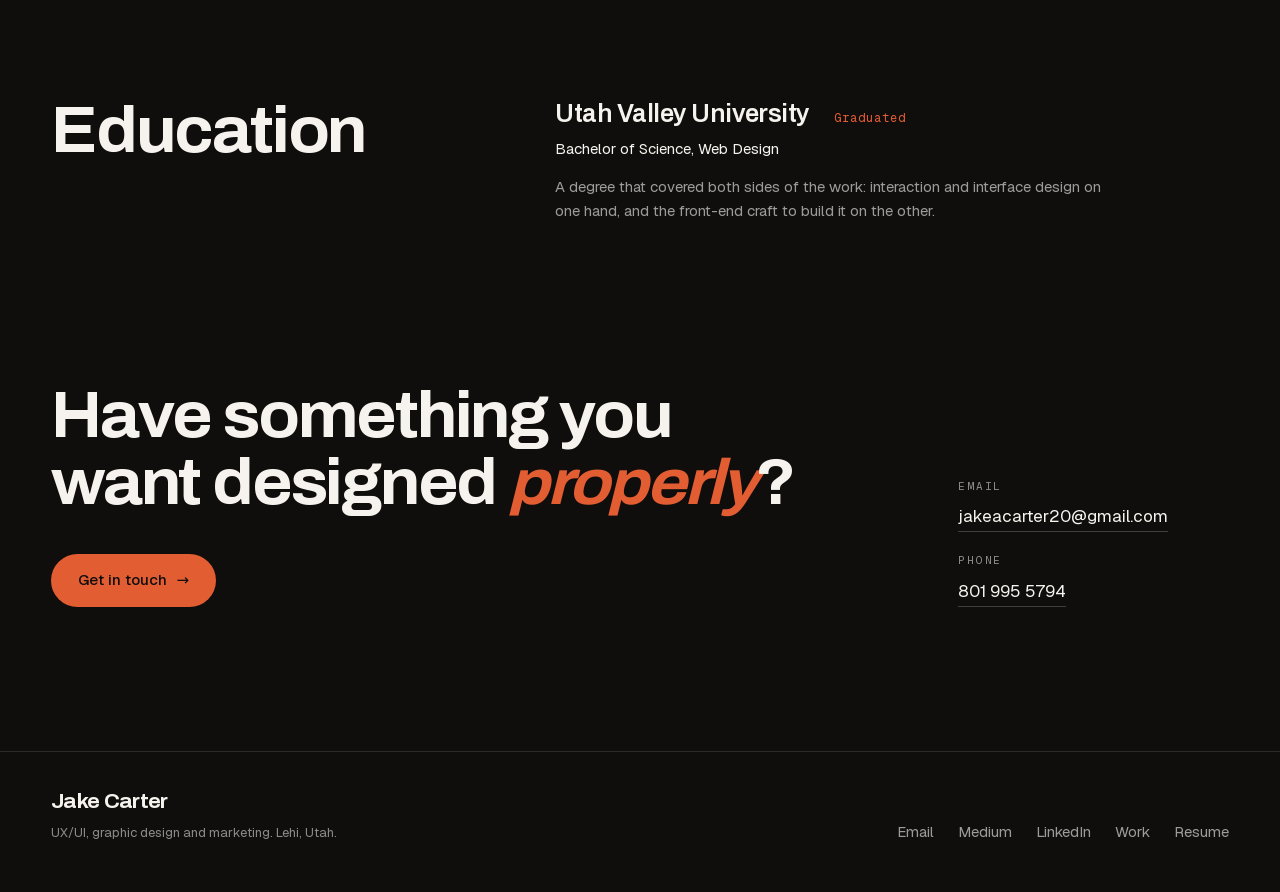
==== commit cd187e2f: "New headshot, black and white, and a rebuilt share card Replaces the portrait with the new photo, cr" ====
--- a/about.html
+++ b/about.html
@@ -56,7 +56,6 @@
           </p>
         </div>
         <figure style="grid-column:10 / 13;margin:0" class="reveal">
-          <!-- TODO Jake: assets/img/portrait.jpg, 1000x1250 or larger. -->
           <div class="media" style="--ratio:100%">
             <div class="media__slot"><span class="mark">JC</span></div>
             <img src="assets/img/portrait.jpg" alt="Jake Carter" loading="eager">
--- a/css/site.css
+++ b/css/site.css
@@ -763,6 +763,40 @@
   transform: none;
 }
 
+/* A figure that opens its source document. The badge is the affordance:
+   without it a clickable image looks exactly like a static one. */
+.cs-cell__link {
+  display: block;
+  position: relative;
+  cursor: pointer;
+}
+.cs-cell__link::after {
+  content: "PDF";
+  position: absolute;
+  right: 0.75rem;
+  bottom: 0.75rem;
+  padding: 0.3rem 0.6rem;
+  border-radius: 999px;
+  background: rgba(15, 14, 13, 0.78);
+  backdrop-filter: blur(6px);
+  -webkit-backdrop-filter: blur(6px);
+  border: 1px solid var(--line-strong);
+  font-family: var(--font-mono);
+  font-size: 0.625rem;
+  letter-spacing: 0.14em;
+  color: var(--fg);
+  opacity: 0.85;
+  transition: opacity 0.35s var(--ease), background 0.35s var(--ease);
+}
+.cs-cell__link:hover::after {
+  opacity: 1;
+  background: var(--accent);
+  color: var(--bg);
+  border-color: var(--accent);
+}
+.cs-cell__link:hover .media > img { transform: scale(1.025); }
+.cs-cell__link:focus-visible { outline: 2px solid var(--accent); outline-offset: 3px; }
+
 .cs-caption { margin: 0.9rem 0 0; font-size: 0.875rem; color: var(--fg-3); }
 
 .cs-next { border-top: 1px solid var(--line); padding-block: clamp(3rem, 8vh, 5rem); }
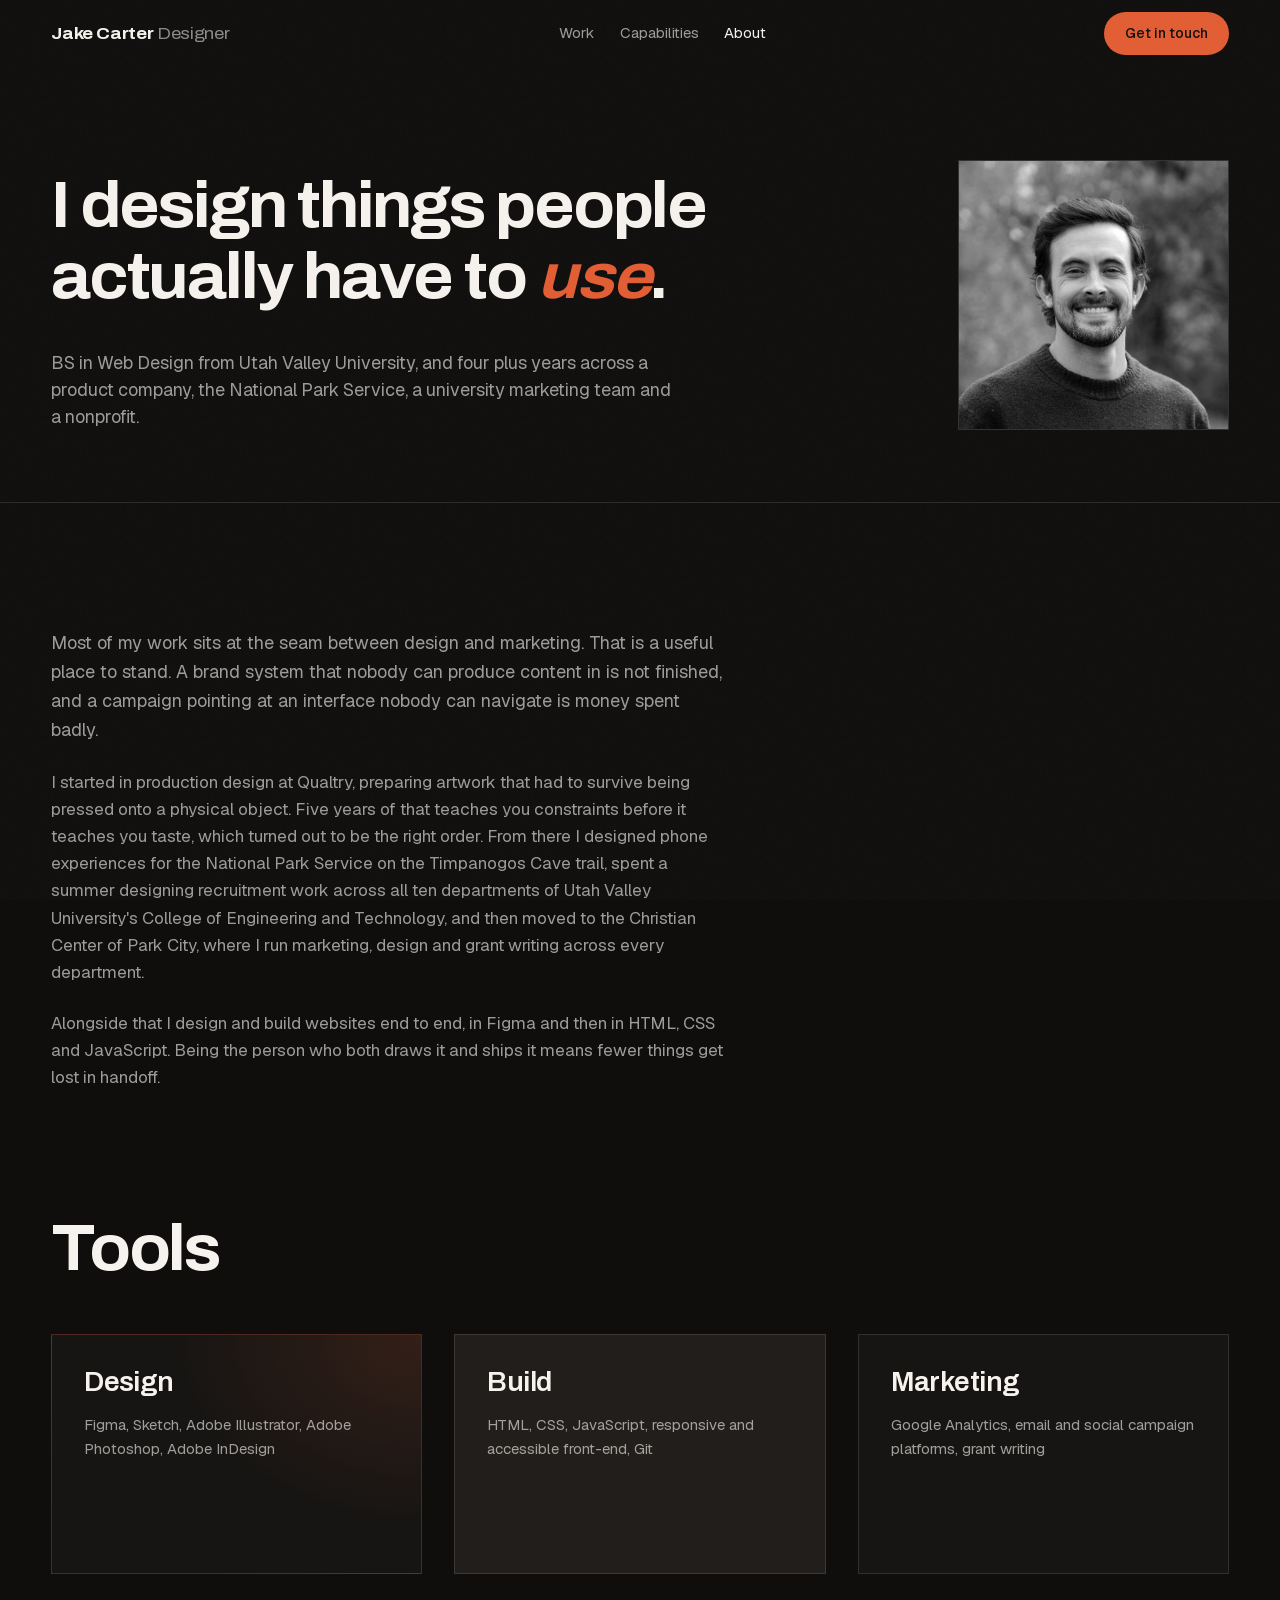
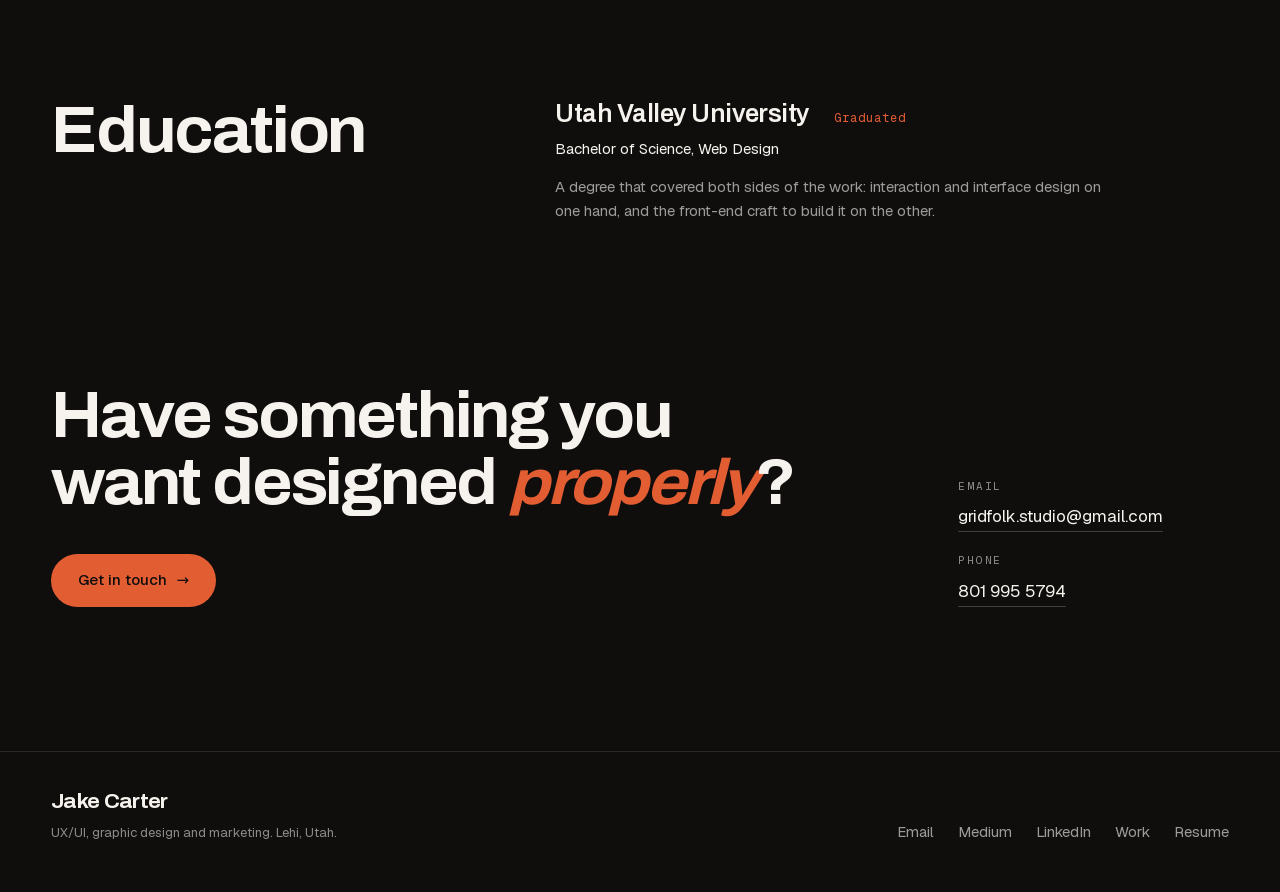
==== commit 03dc44bd: "Switch the contact email to gridfolk.studio@gmail.com All 20 occurrences across 13 pages: the contac" ====
--- a/about.html
+++ b/about.html
@@ -152,13 +152,13 @@
         <div class="cta__title reveal">
           <h2 class="display d-section">Have something you want designed <i class="em">properly</i>?</h2>
           <div style="margin-top:2rem">
-            <a href="mailto:jakeacarter20@gmail.com" class="btn btn--primary">Get in touch <span class="arrow" aria-hidden="true">&rarr;</span></a>
+            <a href="mailto:gridfolk.studio@gmail.com" class="btn btn--primary">Get in touch <span class="arrow" aria-hidden="true">&rarr;</span></a>
           </div>
         </div>
         <div class="cta__side reveal" style="--d:120ms">
           <div>
             <p class="label" style="margin-bottom:0.5rem">Email</p>
-            <a class="tlink" href="mailto:jakeacarter20@gmail.com">jakeacarter20@gmail.com</a>
+            <a class="tlink" href="mailto:gridfolk.studio@gmail.com">gridfolk.studio@gmail.com</a>
           </div>
           <div>
             <p class="label" style="margin-bottom:0.5rem">Phone</p>
@@ -179,7 +179,7 @@
         <p class="foot__note">UX/UI, graphic design and marketing. Lehi, Utah.</p>
       </div>
       <nav class="foot__right" aria-label="Footer">
-        <a href="mailto:jakeacarter20@gmail.com">Email</a>
+        <a href="mailto:gridfolk.studio@gmail.com">Email</a>
         <a href="https://jakeacarter20.medium.com" target="_blank" rel="noopener">Medium</a>
         <a href="https://www.linkedin.com/in/jake-carter-57657b15a/" target="_blank" rel="noopener">LinkedIn</a>
         <a href="index.html#work">Work</a>
--- a/css/site.css
+++ b/css/site.css
@@ -114,10 +114,12 @@
   margin: 0;
 }
 
-/* Sized so the two headline lines never wrap inside the copy column.
-   Raising this without re-measuring will push the CTAs below the fold. */
+/* Sized so the two headline lines never wrap inside the copy column, which is
+   now eight columns rather than nine. Measured headroom on the longer line is
+   at least 35px from 1025 to 1920. Raising either number without
+   re-measuring wraps the headline to three lines. */
 .d-hero {
-  font-size: clamp(2.25rem, 5.9vw, 5.25rem);
+  font-size: clamp(2.25rem, 5.15vw, 4.6rem);
   font-variation-settings: "wdth" 118;
 }
 
@@ -360,8 +362,8 @@
 
 .hero__grid { width: 100%; align-items: end; }
 
-.hero__copy { grid-column: 1 / 10; }
-.hero__figure { grid-column: 10 / 13; align-self: end; }
+.hero__copy { grid-column: 1 / 9; }
+.hero__figure { grid-column: 9 / 13; align-self: end; }
 
 .hero__title { margin-bottom: clamp(1.25rem, 3vh, 2rem); }
 
@@ -371,7 +373,7 @@
 
 @media (max-width: 1024px) {
   .hero__copy { grid-column: 1 / 13; }
-  .hero__figure { grid-column: 1 / 13; margin-top: 2.5rem; max-width: 340px; }
+  .hero__figure { grid-column: 1 / 13; margin-top: 2.5rem; max-width: 420px; }
 }
 
 /* ============================================================
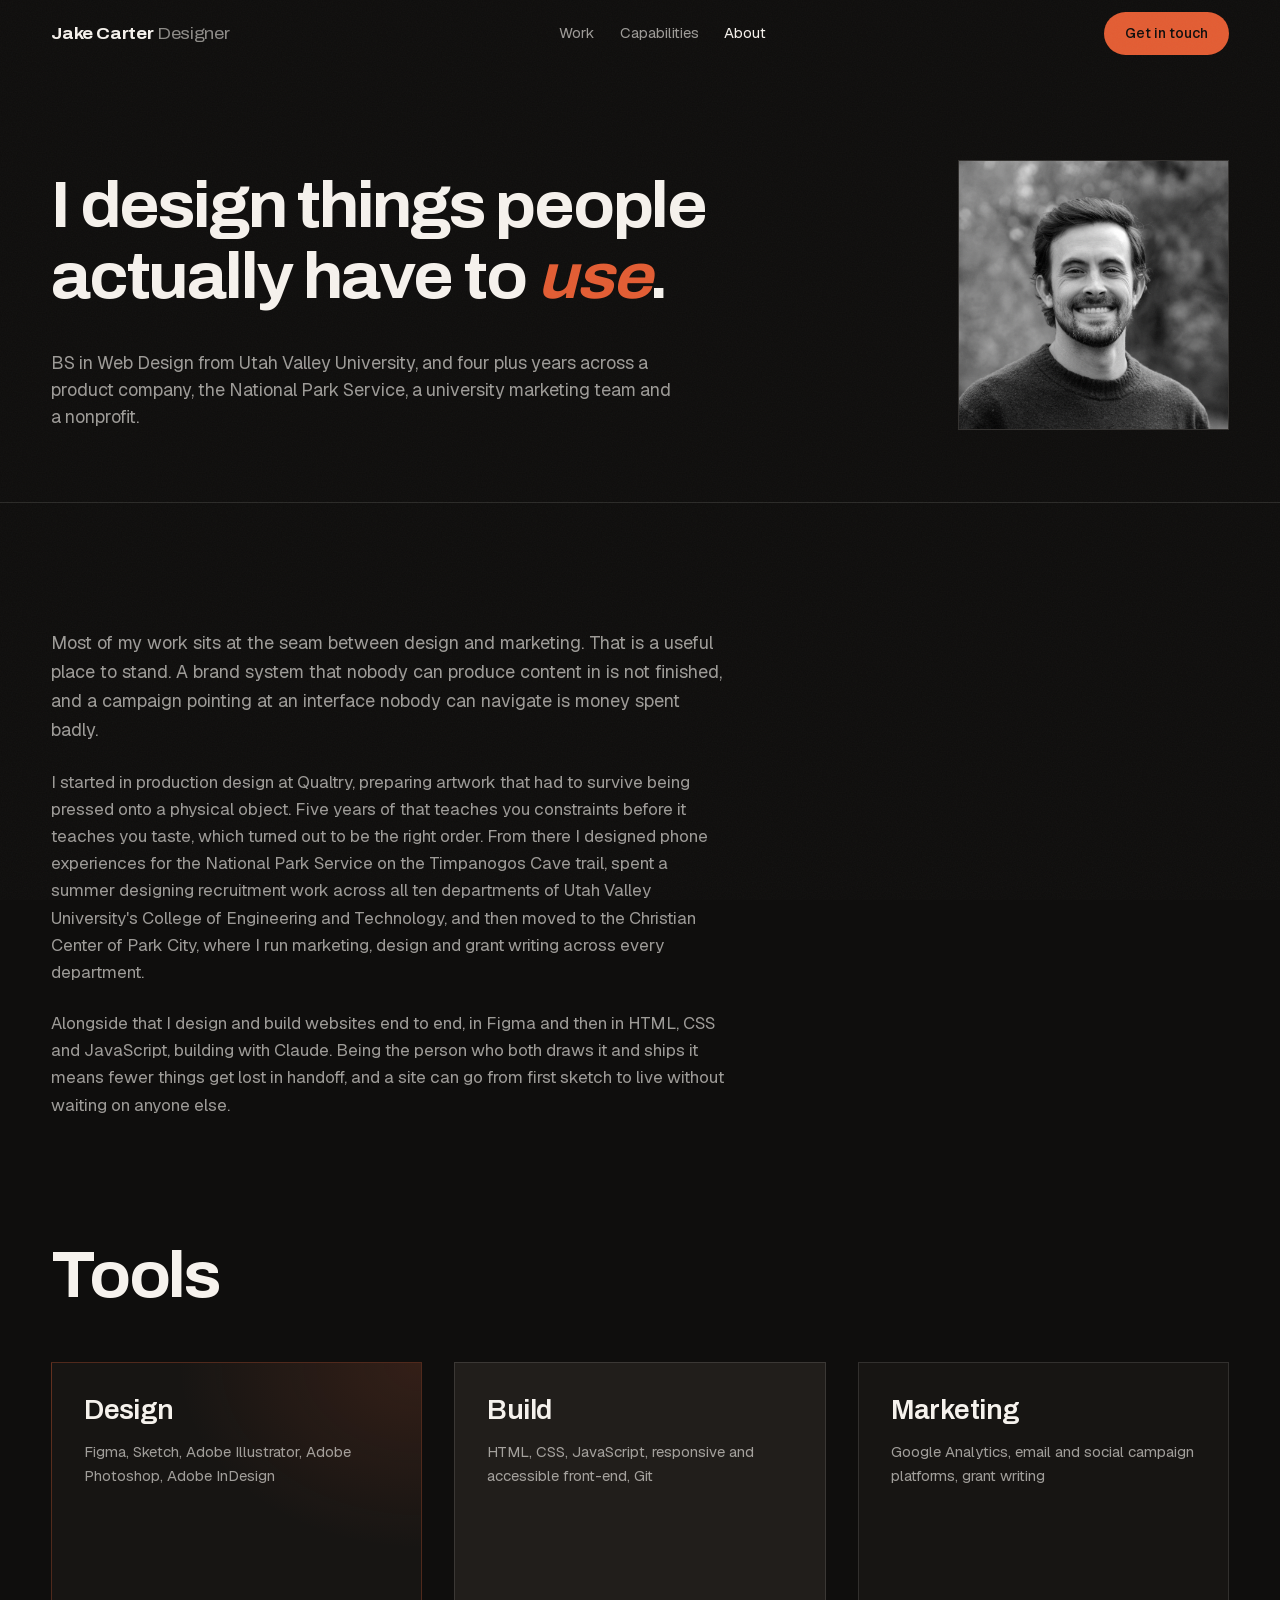
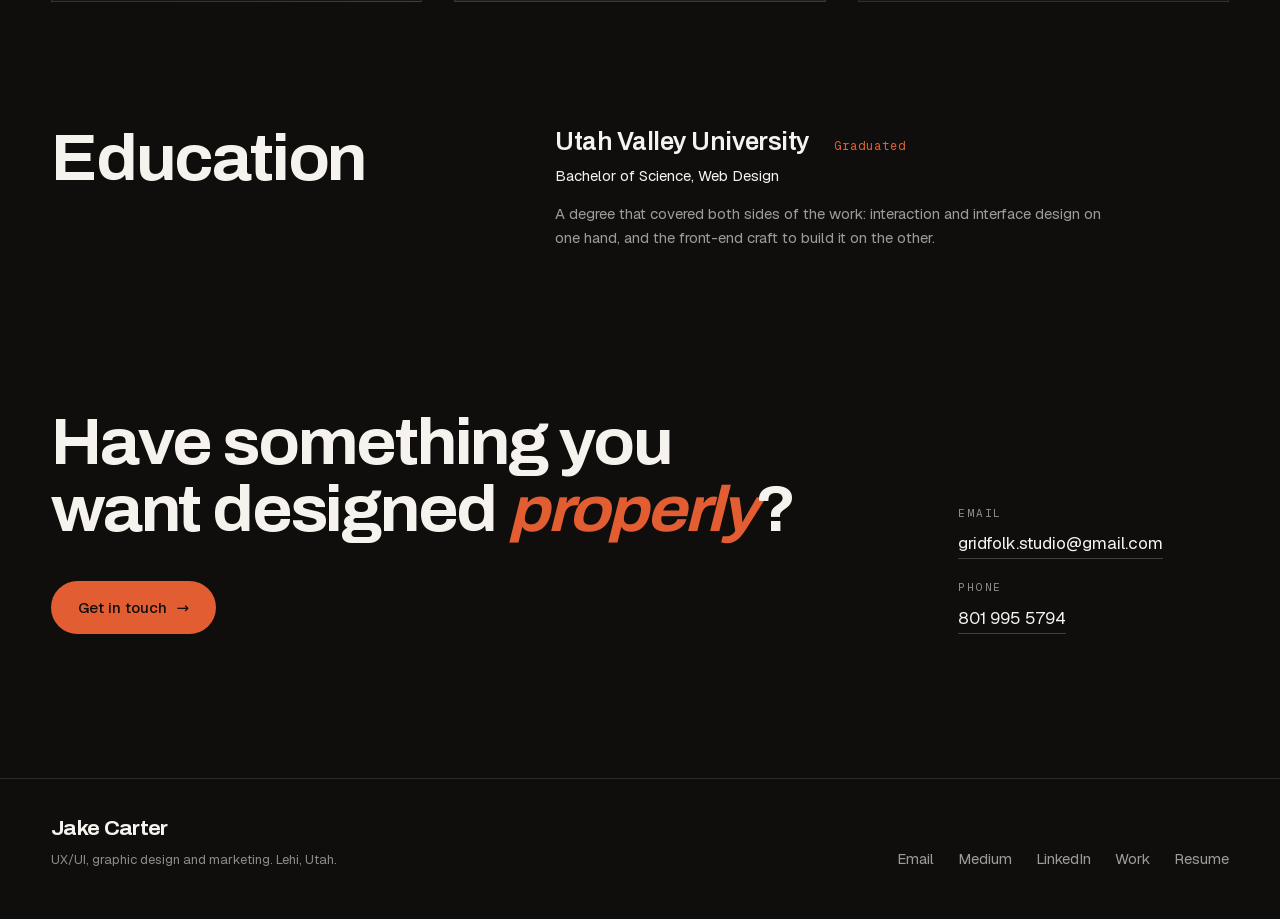
==== commit bf085ed7: "About: say that the websites are built with Claude The paragraph already claimed end to end, so this" ====
--- a/about.html
+++ b/about.html
@@ -89,8 +89,9 @@
           </p>
           <p class="body">
             Alongside that I design and build websites end to end, in Figma and then
-            in HTML, CSS and JavaScript. Being the person who both draws it and ships
-            it means fewer things get lost in handoff.
+            in HTML, CSS and JavaScript, building with Claude. Being the person who
+            both draws it and ships it means fewer things get lost in handoff, and a
+            site can go from first sketch to live without waiting on anyone else.
           </p>
         </div>
       </div>
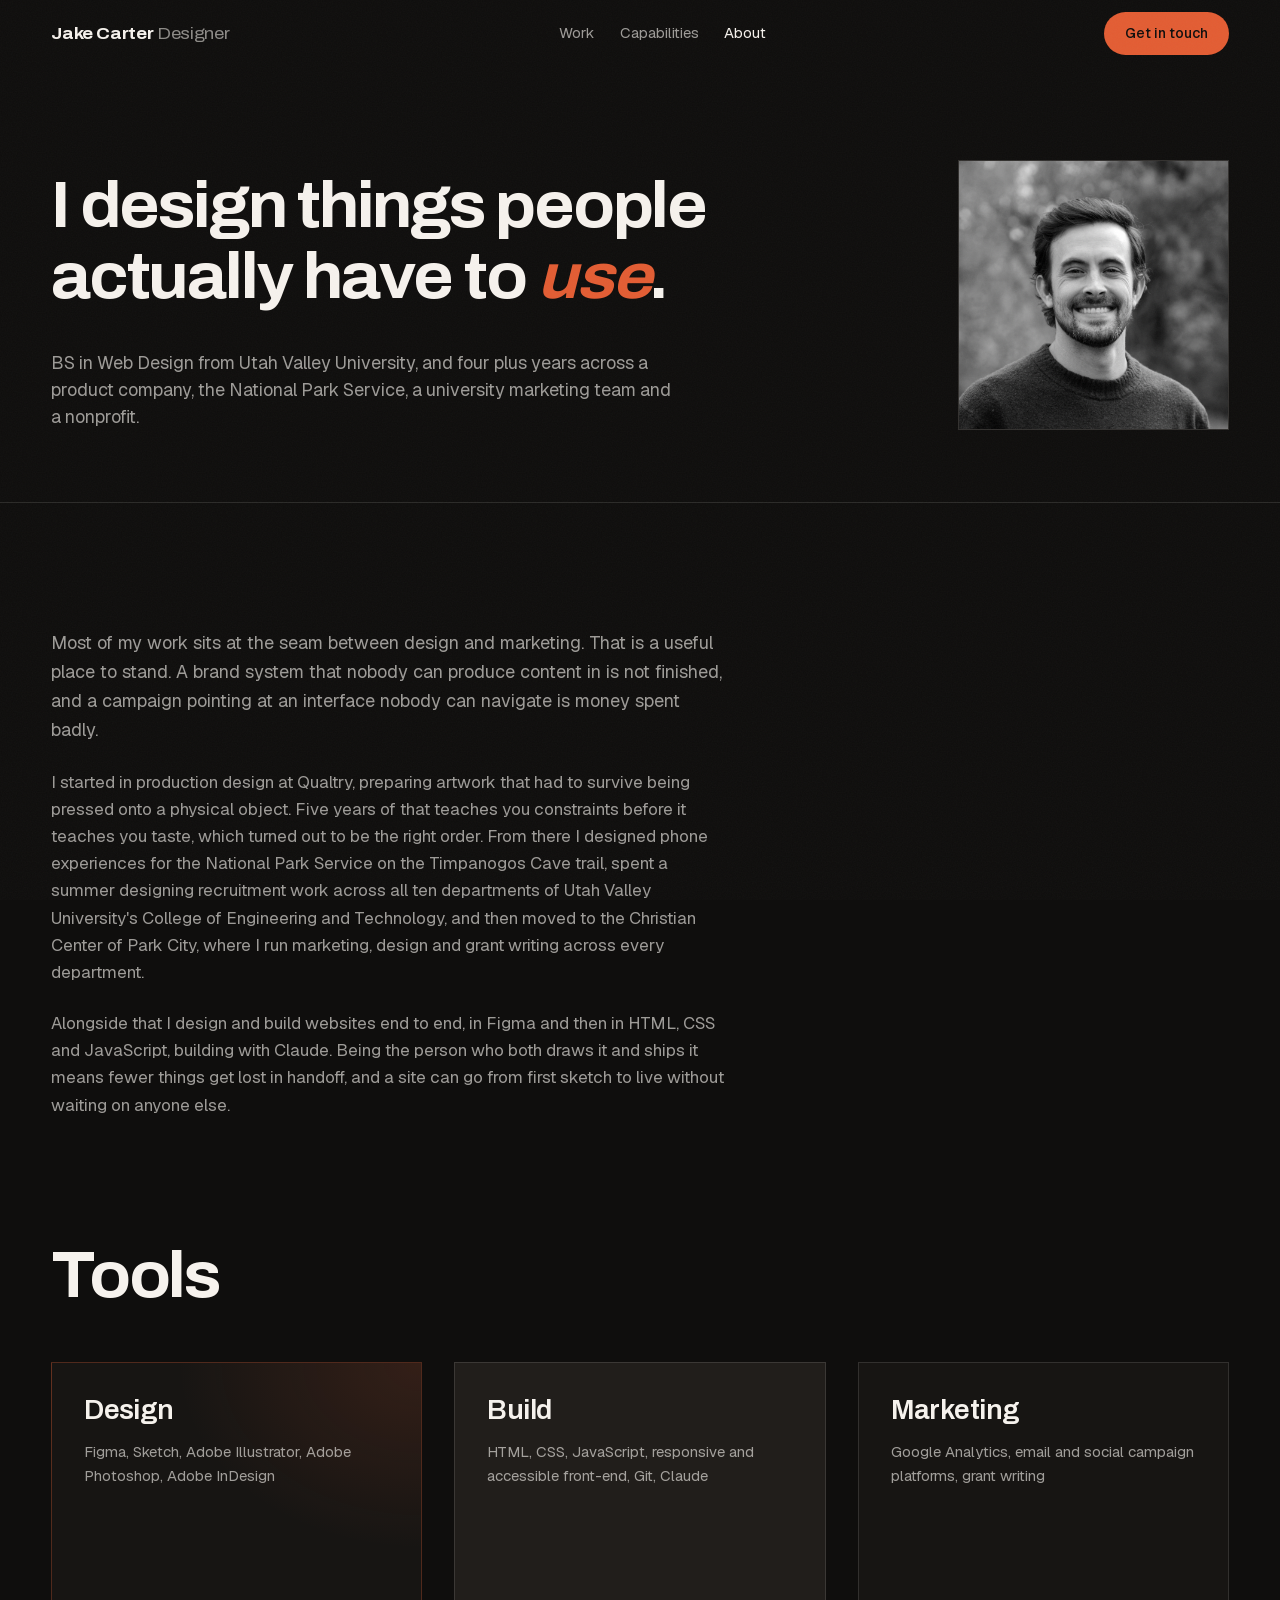
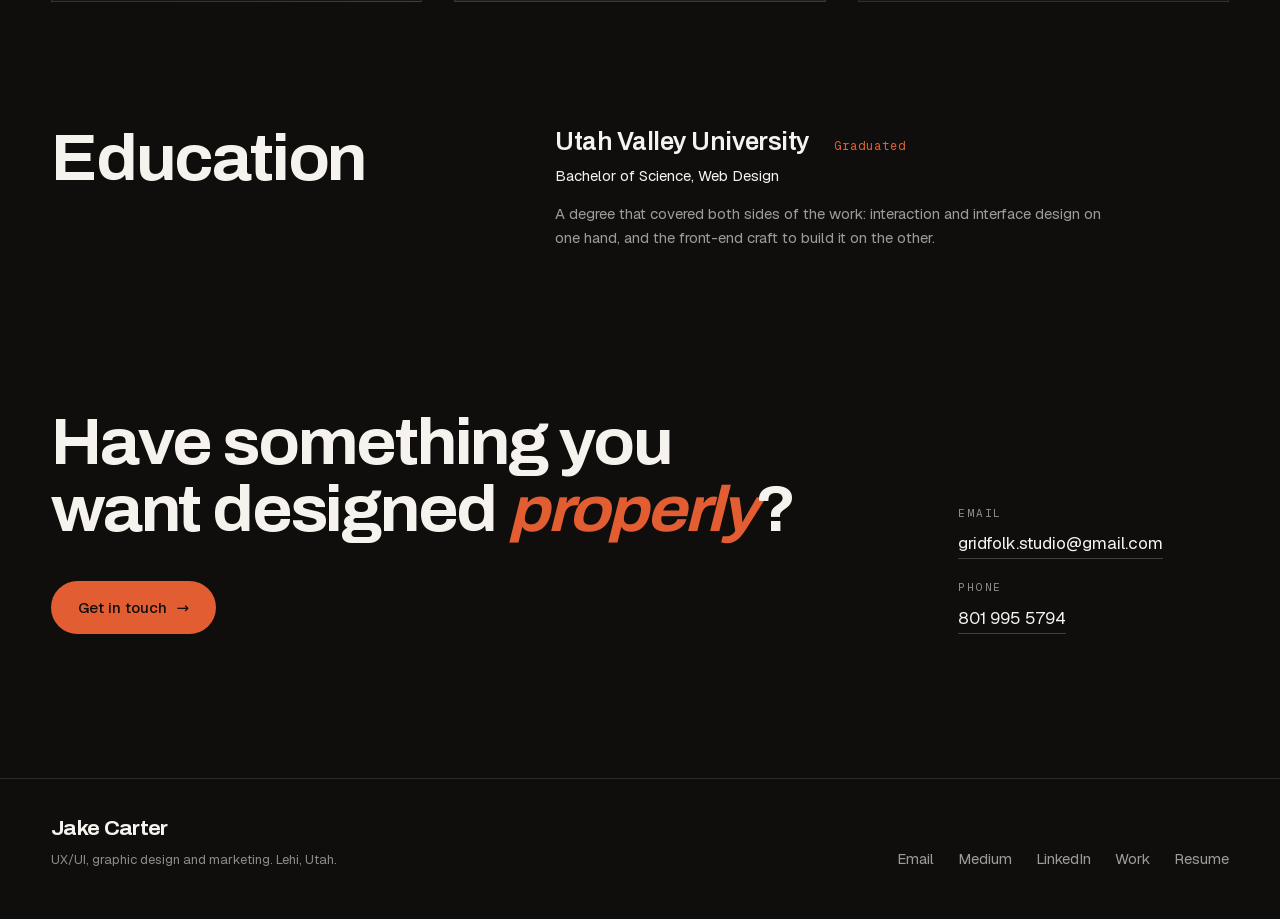
==== commit 406f09f7: "About: list Claude under Build in Tools The prose already names it; this puts it where people who sc" ====
--- a/about.html
+++ b/about.html
@@ -112,7 +112,7 @@
         </article>
         <article class="cap cap--tone reveal">
           <h3 class="d-sub">Build</h3>
-          <p>HTML, CSS, JavaScript, responsive and accessible front-end, Git</p>
+          <p>HTML, CSS, JavaScript, responsive and accessible front-end, Git, Claude</p>
         </article>
         <article class="cap reveal">
           <h3 class="d-sub">Marketing</h3>
